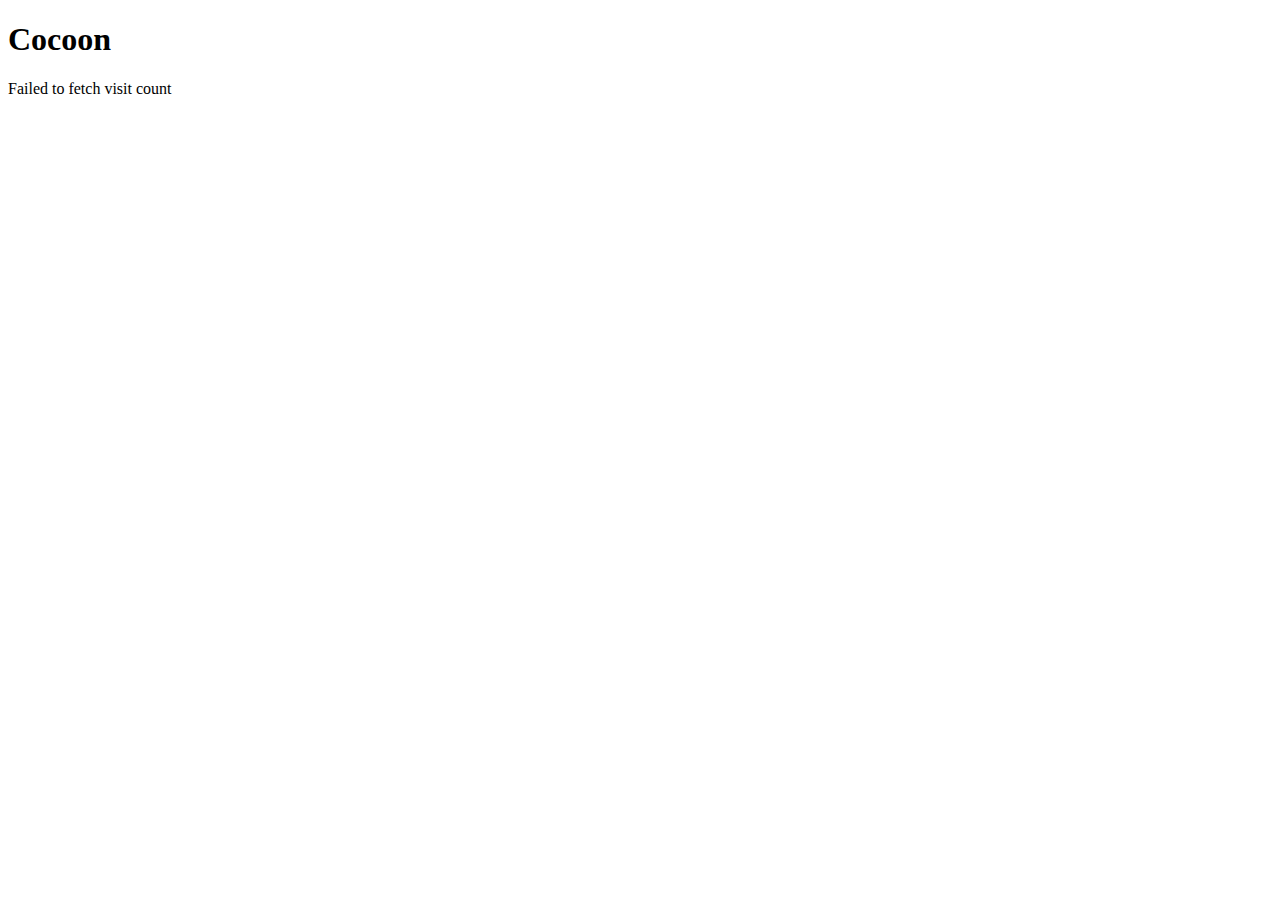
==== web/index.html @ 08d22dd8 "test" ====
<!DOCTYPE html>
<html lang="en">
<head>
    <meta charset="UTF-8">
    <meta name="viewport" content="width=device-width, initial-scale=1.0">
    <title>Cocoon</title>
</head>
<body>
    <h1>Cocoon</h1>
    <p id="visit-counter">Loading...</p>

    <script>
        const p = document.querySelector("#visit-counter");
        const VISITORS_ENDPOINT = "https://3klidl8hw9.execute-api.us-east-1.amazonaws.com/test/counter";

        const updateCounter = async () => {
            try {
                const response = await fetch(VISITORS_ENDPOINT, {
                    method: "POST",
                    headers: {
                        "Content-Type": "application/json",
                    },
                });
                const visitors = await response.json();
                p.textContent = `Visits: ${visitors.visits}`;
            } catch (error) {
                console.error(error);
                p.textContent = "Failed to fetch visit count";
            }
        };

        window.addEventListener("DOMContentLoaded", updateCounter);
    </script>
</body>
</html>
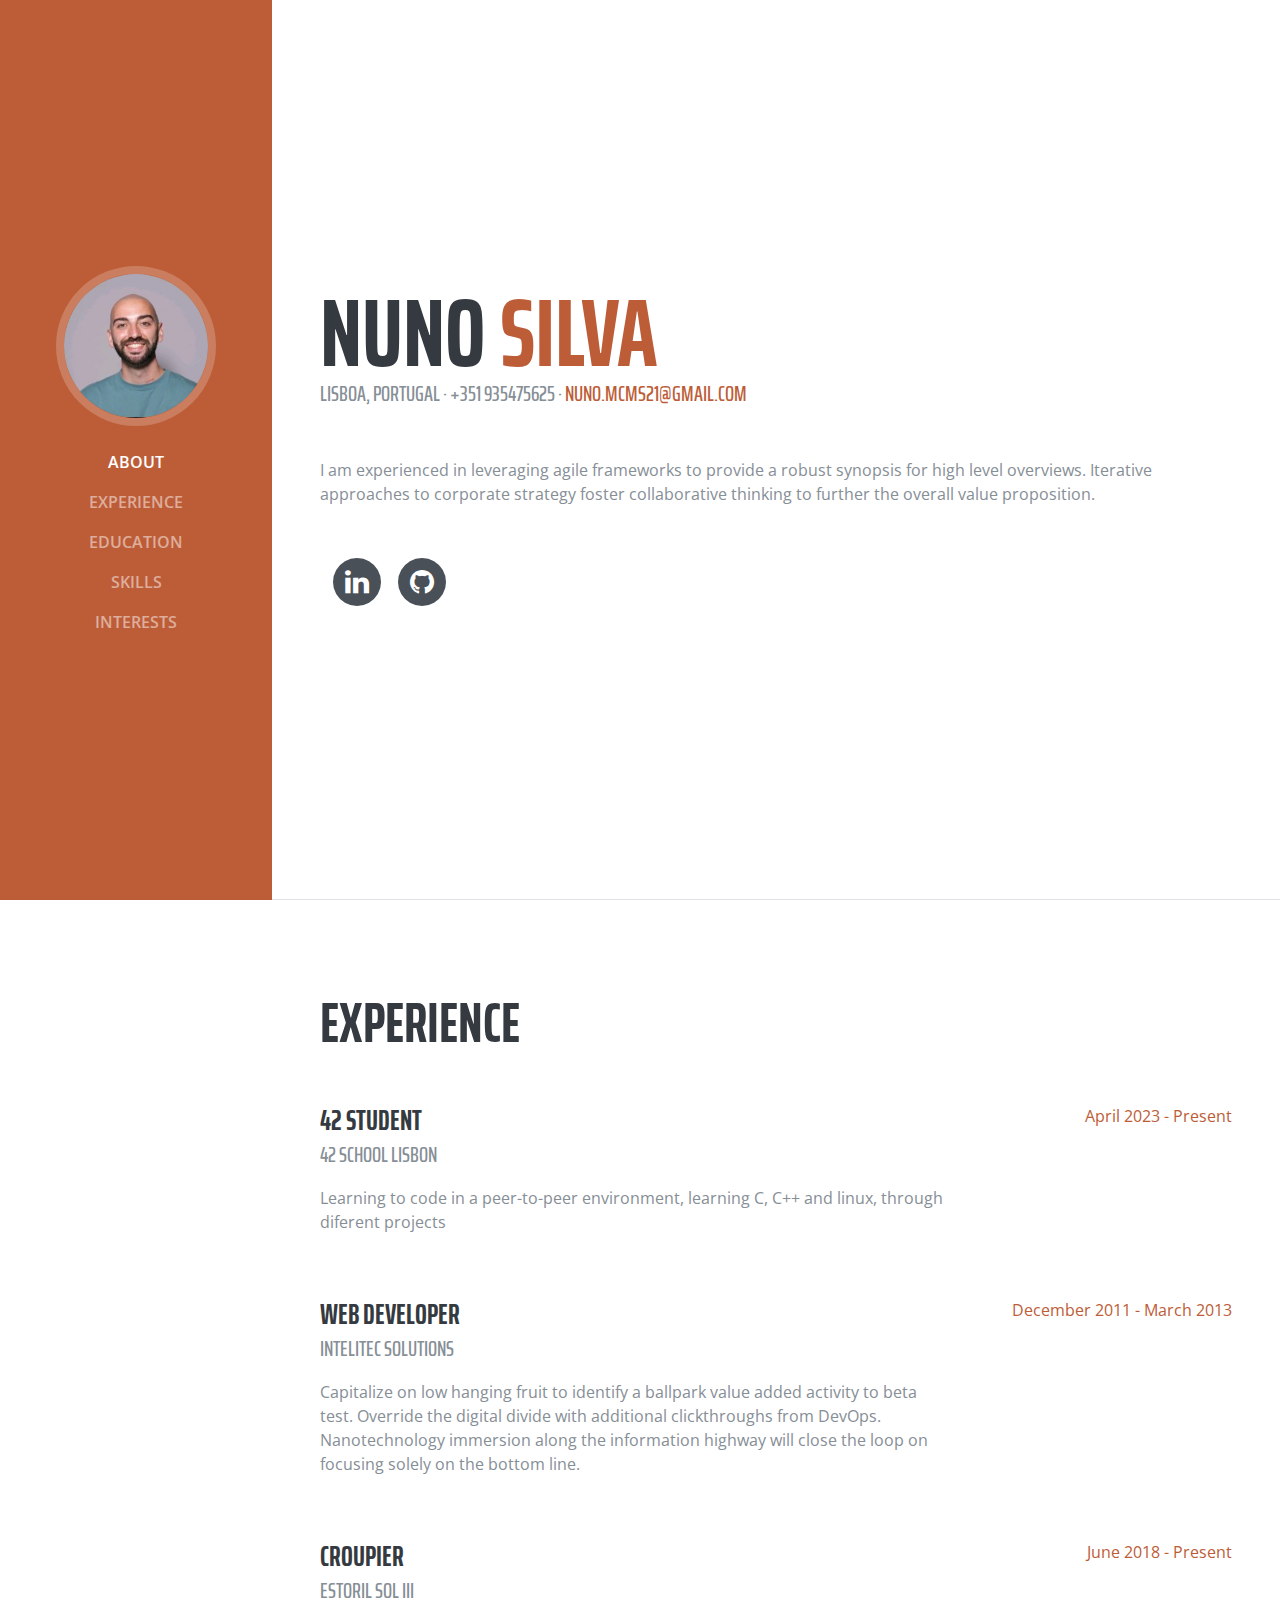
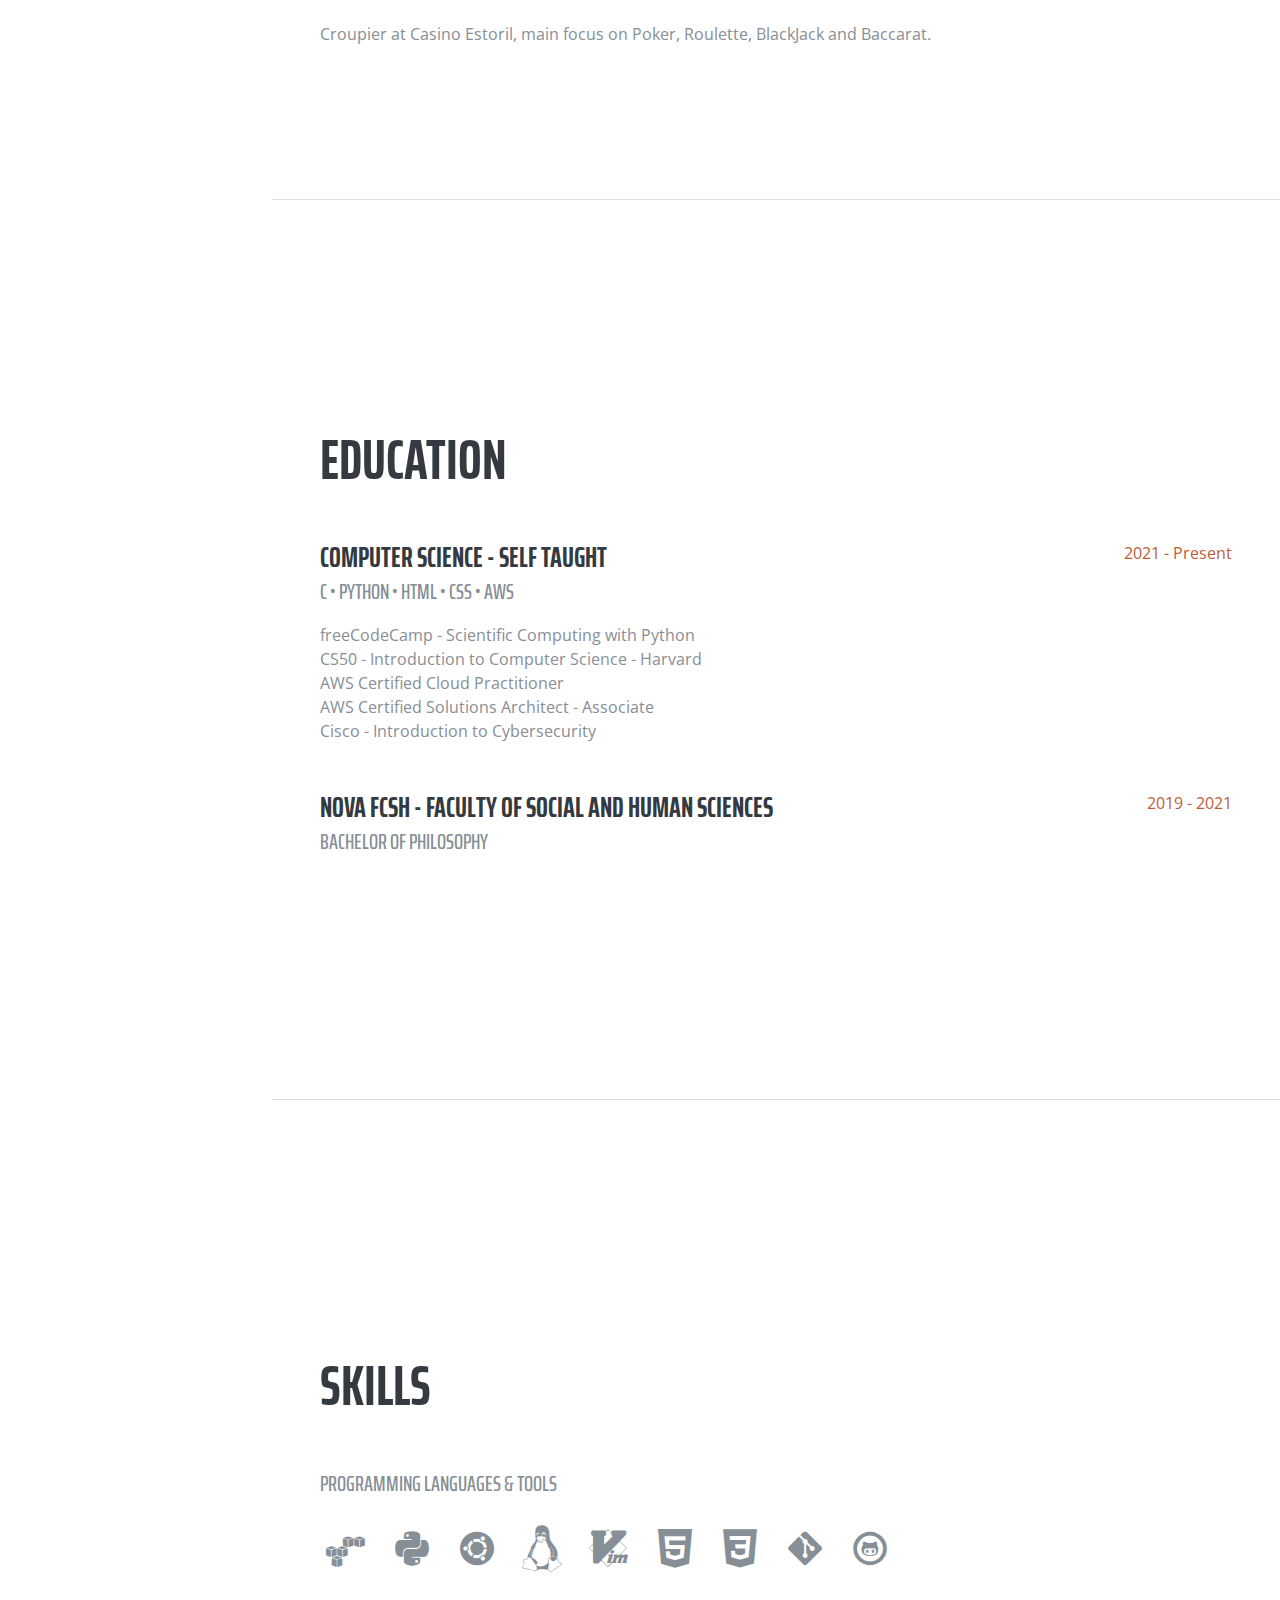
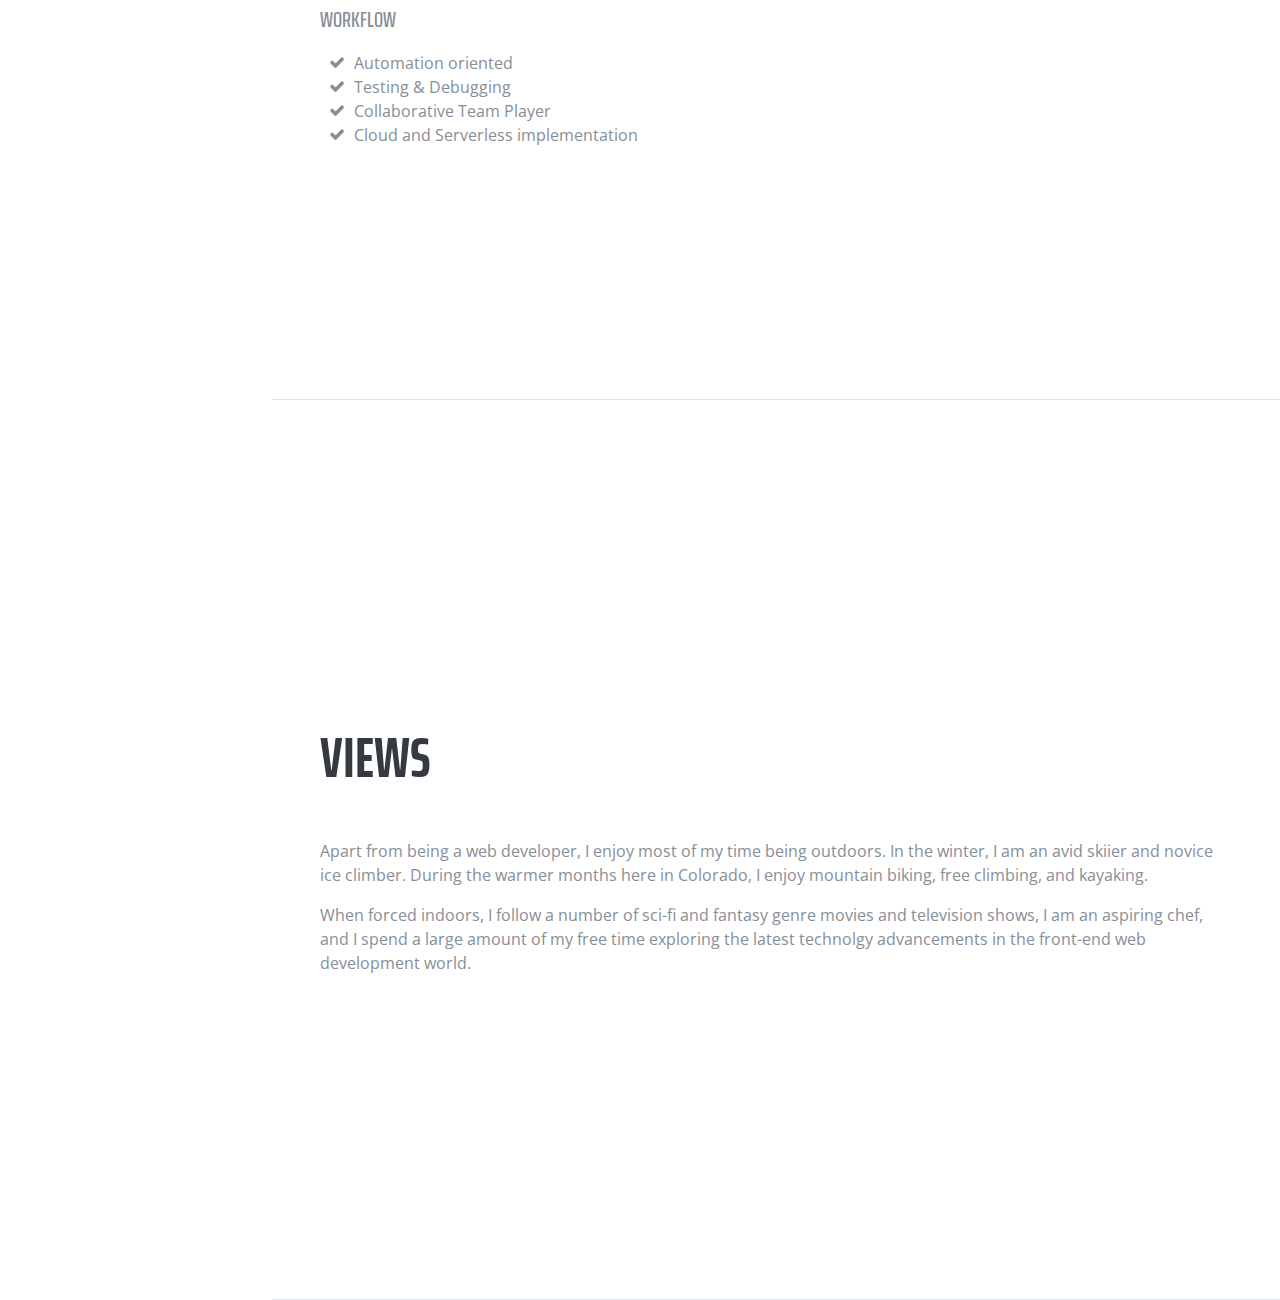
==== commit 7b925fe7: "test" ====
--- a/web/index.html
+++ b/web/index.html
@@ -1,35 +1,246 @@
 <!DOCTYPE html>
 <html lang="en">
-<head>
-    <meta charset="UTF-8">
-    <meta name="viewport" content="width=device-width, initial-scale=1.0">
-    <title>Cocoon</title>
-</head>
-<body>
-    <h1>Cocoon</h1>
-    <p id="visit-counter">Loading...</p>
-
-    <script>
-        const p = document.querySelector("#visit-counter");
-        const VISITORS_ENDPOINT = "https://3klidl8hw9.execute-api.us-east-1.amazonaws.com/test/counter";
-
-        const updateCounter = async () => {
-            try {
-                const response = await fetch(VISITORS_ENDPOINT, {
-                    method: "POST",
-                    headers: {
-                        "Content-Type": "application/json",
-                    },
-                });
-                const visitors = await response.json();
-                p.textContent = `Visits: ${visitors.visits}`;
-            } catch (error) {
-                console.error(error);
-                p.textContent = "Failed to fetch visit count";
-            }
-        };
-
-        window.addEventListener("DOMContentLoaded", updateCounter);
-    </script>
-</body>
+
+  <head>
+
+    <meta charset="utf-8">
+    <meta name="viewport" content="width=device-width, initial-scale=1, shrink-to-fit=no">
+    <meta name="description" content="">
+    <meta name="author" content="">
+
+    <title>Resume - Start Bootstrap Theme</title>
+
+    <!-- Bootstrap core CSS -->
+    <link href="vendor/bootstrap/css/bootstrap.min.css" rel="stylesheet">
+
+    <!-- Custom fonts for this template -->
+    <link href="https://fonts.googleapis.com/css?family=Saira+Extra+Condensed:100,200,300,400,500,600,700,800,900" rel="stylesheet">
+    <link href="https://fonts.googleapis.com/css?family=Open+Sans:300,300i,400,400i,600,600i,700,700i,800,800i" rel="stylesheet">
+    <link href="vendor/font-awesome/css/font-awesome.min.css" rel="stylesheet">
+    <link href="vendor/devicons/css/devicons.min.css" rel="stylesheet">
+    <link href="vendor/simple-line-icons/css/simple-line-icons.css" rel="stylesheet">
+
+    <!-- Custom styles for this template -->
+    <link href="css/resume.min.css" rel="stylesheet">
+
+  </head>
+
+  <body id="page-top">
+
+    <nav class="navbar navbar-expand-lg navbar-dark bg-primary fixed-top" id="sideNav">
+      <a class="navbar-brand js-scroll-trigger" href="#page-top">
+        <span class="d-block d-lg-none">Start Bootstrap</span>
+        <span class="d-none d-lg-block">
+          <img class="img-fluid img-profile rounded-circle mx-auto mb-2" src="img/profile.jpg" alt="">
+        </span>
+      </a>
+      <button class="navbar-toggler" type="button" data-toggle="collapse" data-target="#navbarSupportedContent" aria-controls="navbarSupportedContent" aria-expanded="false" aria-label="Toggle navigation">
+        <span class="navbar-toggler-icon"></span>
+      </button>
+      <div class="collapse navbar-collapse" id="navbarSupportedContent">
+        <ul class="navbar-nav">
+          <li class="nav-item">
+            <a class="nav-link js-scroll-trigger" href="#about">About</a>
+          </li>
+          <li class="nav-item">
+            <a class="nav-link js-scroll-trigger" href="#experience">Experience</a>
+          </li>
+          <li class="nav-item">
+            <a class="nav-link js-scroll-trigger" href="#education">Education</a>
+          </li>
+          <li class="nav-item">
+            <a class="nav-link js-scroll-trigger" href="#skills">Skills</a>
+          </li>
+          <li class="nav-item">
+            <a class="nav-link js-scroll-trigger" href="#interests">Interests</a>
+          </li>
+        </ul>
+      </div>
+    </nav>
+
+    <div class="container-fluid p-0">
+
+      <section class="resume-section p-3 p-lg-5 d-flex d-column" id="about">
+        <div class="my-auto">
+          <h1 class="mb-0">Nuno
+            <span class="text-primary">Silva</span>
+          </h1>
+          <div class="subheading mb-5">Lisboa, Portugal · +351 935475625 ·
+            <a href="mailto:nuno.mcms21@gmail.com">nuno.mcms21@gmail.com</a>
+          </div>
+          <p class="mb-5">I am experienced in leveraging agile frameworks to provide a robust synopsis for high level overviews. Iterative approaches to corporate strategy foster collaborative thinking to further the overall value proposition.</p>
+          <ul class="list-inline list-social-icons mb-0">
+            <li class="list-inline-item">
+              </a>
+            </li>
+            <li class="list-inline-item">
+              <a href="https://www.linkedin.com/in/nuno-silva-14b427116/">
+                <span class="fa-stack fa-lg">
+                  <i class="fa fa-circle fa-stack-2x"></i>
+                  <i class="fa fa-linkedin fa-stack-1x fa-inverse"></i>
+                </span>
+              </a>
+            </li>
+            <li class="list-inline-item">
+              <a href="https://github.com/mcms95">
+                <span class="fa-stack fa-lg">
+                  <i class="fa fa-circle fa-stack-2x"></i>
+                  <i class="fa fa-github fa-stack-1x fa-inverse"></i>
+                </span>
+              </a>
+            </li>
+          </ul>
+        </div>
+      </section>
+
+      <section class="resume-section p-3 p-lg-5 d-flex flex-column" id="experience">
+        <div class="my-auto">
+          <h2 class="mb-5">Experience</h2>
+
+          <div class="resume-item d-flex flex-column flex-md-row mb-5">
+            <div class="resume-content mr-auto">
+              <h3 class="mb-0">42 Student</h3>
+              <div class="subheading mb-3">42 School Lisbon</div>
+              <p>Learning to code in a peer-to-peer environment, learning C, C++ and linux, through diferent projects </p>
+            </div>
+            <div class="resume-date text-md-right">
+              <span class="text-primary">April 2023 - Present</span>
+            </div>
+          </div>
+
+          <div class="resume-item d-flex flex-column flex-md-row mb-5">
+            <div class="resume-content mr-auto">
+              <h3 class="mb-0">Web Developer</h3>
+              <div class="subheading mb-3">Intelitec Solutions</div>
+              <p>Capitalize on low hanging fruit to identify a ballpark value added activity to beta test. Override the digital divide with additional clickthroughs from DevOps. Nanotechnology immersion along the information highway will close the loop on focusing solely on the bottom line.</p>
+            </div>
+            <div class="resume-date text-md-right">
+              <span class="text-primary">December 2011 - March 2013</span>
+            </div>
+          </div>
+
+          <div class="resume-item d-flex flex-column flex-md-row mb-5">
+            <div class="resume-content mr-auto">
+              <h3 class="mb-0">Croupier</h3>
+              <div class="subheading mb-3">Estoril Sol III</div>
+              <p>Croupier at Casino Estoril, main focus on Poker, Roulette, BlackJack and Baccarat. </p>
+            </div>
+            <div class="resume-date text-md-right">
+              <span class="text-primary">June 2018 - Present</span>
+            </div>
+          </div>
+
+        </div>
+
+      </section>
+
+      <section class="resume-section p-3 p-lg-5 d-flex flex-column" id="education">
+        <div class="my-auto">
+          <h2 class="mb-5">Education</h2>
+
+          <div class="resume-item d-flex flex-column flex-md-row mb-5">
+            <div class="resume-content mr-auto">
+              <h3 class="mb-0">Computer Science - Self taught </h3>
+              <div class="subheading mb-3">C • Python • HTML • CSS • AWS</div>
+              <div>freeCodeCamp - Scientific Computing with Python</div>
+              <div>CS50 - Introduction to Computer Science - Harvard</div>
+              <div>AWS Certified Cloud Practitioner</div>
+              <div>AWS Certified Solutions Architect - Associate</div>
+              <div>Cisco - Introduction to Cybersecurity</div>
+            </div>
+            <div class="resume-date text-md-right">
+              <span class="text-primary">2021 - Present</span>
+            </div>
+          </div>
+
+          <div class="resume-item d-flex flex-column flex-md-row">
+            <div class="resume-content mr-auto">
+              <h3 class="mb-0">NOVA FCSH - Faculty of Social and Human Sciences</h3>
+              <div class="subheading mb-3">Bachelor of Philosophy</div>
+            </div>
+            <div class="resume-date text-md-right">
+              <span class="text-primary">2019 - 2021</span>
+            </div>
+          </div>
+
+        </div>
+      </section>
+
+      <section class="resume-section p-3 p-lg-5 d-flex flex-column" id="skills">
+        <div class="my-auto">
+          <h2 class="mb-5">Skills</h2>
+
+          <div class="subheading mb-3">Programming Languages &amp; Tools</div>
+          <ul class="list-inline list-icons">
+            <li class="list-inline-item">
+              <i class="devicons devicons-aws"></i>
+            </li>
+            <li class="list-inline-item">
+              <i class="devicons devicons-python"></i>
+            </li>
+            <li class="list-inline-item">
+              <i class="devicons devicons-ubuntu"></i>
+            </li>
+            <li class="list-inline-item">
+              <i class="devicons devicons-linux"></i>
+            </li>
+            <li class="list-inline-item">
+              <i class="devicons devicons-vim"></i>
+            </li>
+            <li class="list-inline-item">
+              <i class="devicons devicons-html5"></i>
+            </li>
+            <li class="list-inline-item">
+              <i class="devicons devicons-css3"></i>
+            </li>
+            <li class="list-inline-item">
+              <i class="devicons devicons-git"></i>
+            </li>
+            <li class="list-inline-item">
+              <i class="devicons devicons-github"></i>
+            </li>
+          </ul>
+
+          <div class="subheading mb-3">Workflow</div>
+          <ul class="fa-ul mb-0">
+            <li>
+              <i class="fa-li fa fa-check"></i>
+              Automation oriented</li>
+            <li>
+              <i class="fa-li fa fa-check"></i>
+              Testing &amp; Debugging</li>
+            <li>
+              <i class="fa-li fa fa-check"></i>
+              Collaborative Team Player</li>
+            <li>
+              <i class="fa-li fa fa-check"></i>
+              Cloud and Serverless implementation</li>
+          </ul>
+        </div>
+      </section>
+
+      <section class="resume-section p-3 p-lg-5 d-flex flex-column" id="interests">
+        <div class="my-auto">
+          <h2 class="mb-5">Views</h2>
+          <p>Apart from being a web developer, I enjoy most of my time being outdoors. In the winter, I am an avid skiier and novice ice climber. During the warmer months here in Colorado, I enjoy mountain biking, free climbing, and kayaking.</p>
+          <p class="mb-0">When forced indoors, I follow a number of sci-fi and fantasy genre movies and television shows, I am an aspiring chef, and I spend a large amount of my free time exploring the latest technolgy advancements in the front-end web development world.</p>
+        </div>
+      </section>
+
+      
+
+    </div>
+
+    <!-- Bootstrap core JavaScript -->
+    <script src="vendor/jquery/jquery.min.js"></script>
+    <script src="vendor/bootstrap/js/bootstrap.bundle.min.js"></script>
+
+    <!-- Plugin JavaScript -->
+    <script src="vendor/jquery-easing/jquery.easing.min.js"></script>
+
+    <!-- Custom scripts for this template -->
+    <script src="js/resume.min.js"></script>
+
+  </body>
+
 </html>
--- a/web/vendor/devicons/css/devicons.min.css
+++ b/web/vendor/devicons/css/devicons.min.css
@@ -0,0 +1,4 @@
+/*!
+ *  Devicons 1.8.0 made by Theodore Vorillas / http://vorillaz.com 
+ */
+@font-face{font-family:devicons;src:url(../fonts/devicons.eot?xqxft6);src:url(../fonts/devicons.eot?#iefixxqxft6) format("embedded-opentype"),url(../fonts/devicons.woff?xqxft6) format("woff"),url(../fonts/devicons.ttf?xqxft6) format("truetype"),url(../fonts/devicons.svg?xqxft6#devicons) format("svg");font-weight:400;font-style:normal}.devicons{font-family:devicons;speak:none;font-style:normal;font-weight:400;font-variant:normal;text-transform:none;line-height:1;-webkit-font-smoothing:antialiased;-moz-osx-font-smoothing:grayscale}.devicons-git:before{content:"\e602"}.devicons-git_compare:before{content:"\e628"}.devicons-git_branch:before{content:"\e625"}.devicons-git_commit:before{content:"\e629"}.devicons-git_pull_request:before{content:"\e626"}.devicons-git_merge:before{content:"\e627"}.devicons-bitbucket:before{content:"\e603"}.devicons-github_alt:before{content:"\e608"}.devicons-github_badge:before{content:"\e609"}.devicons-github:before{content:"\e60a"}.devicons-github_full:before{content:"\e617"}.devicons-java:before{content:"\e638"}.devicons-ruby:before{content:"\e639"}.devicons-scala:before{content:"\e637"}.devicons-python:before{content:"\e63c"}.devicons-go:before{content:"\e624"}.devicons-ruby_on_rails:before{content:"\e63b"}.devicons-django:before{content:"\e61d"}.devicons-markdown:before{content:"\e63e"}.devicons-php:before{content:"\e63d"}.devicons-mysql:before{content:"\e604"}.devicons-streamline:before{content:"\e605"}.devicons-database:before{content:"\e606"}.devicons-laravel:before{content:"\e63f"}.devicons-javascript:before{content:"\e64e"}.devicons-angular:before{content:"\e653"}.devicons-backbone:before{content:"\e652"}.devicons-coffeescript:before{content:"\e651"}.devicons-jquery:before{content:"\e650"}.devicons-modernizr:before{content:"\e620"}.devicons-jquery_ui:before{content:"\e654"}.devicons-ember:before{content:"\e61b"}.devicons-dojo:before{content:"\e61c"}.devicons-nodejs:before{content:"\e619"}.devicons-nodejs_small:before{content:"\e618"}.devicons-javascript_shield:before{content:"\e64f"}.devicons-bootstrap:before{content:"\e647"}.devicons-sass:before{content:"\e64b"}.devicons-css3_full:before{content:"\e64a"}.devicons-css3:before{content:"\e649"}.devicons-html5:before{content:"\e636"}.devicons-html5_multimedia:before{content:"\e632"}.devicons-html5_device_access:before{content:"\e633"}.devicons-html5_3d_effects:before{content:"\e635"}.devicons-html5_connectivity:before{content:"\e634"}.devicons-ghost_small:before{content:"\e614"}.devicons-ghost:before{content:"\e61f"}.devicons-magento:before{content:"\e640"}.devicons-joomla:before{content:"\e641"}.devicons-jekyll_small:before{content:"\e60d"}.devicons-drupal:before{content:"\e642"}.devicons-wordpress:before{content:"\e60b"}.devicons-grunt:before{content:"\e64c"}.devicons-bower:before{content:"\e64d"}.devicons-npm:before{content:"\e61e"}.devicons-yahoo_small:before{content:"\e62b"}.devicons-yahoo:before{content:"\e615"}.devicons-bing_small:before{content:"\e600"}.devicons-windows:before{content:"\e60f"}.devicons-linux:before{content:"\e612"}.devicons-ubuntu:before{content:"\e63a"}.devicons-android:before{content:"\e60e"}.devicons-apple:before{content:"\e611"}.devicons-appstore:before{content:"\e613"}.devicons-phonegap:before{content:"\e630"}.devicons-blackberry:before{content:"\e623"}.devicons-stackoverflow:before{content:"\e610"}.devicons-techcrunch:before{content:"\e62c"}.devicons-codrops:before{content:"\e62f"}.devicons-css_tricks:before{content:"\e601"}.devicons-smashing_magazine:before{content:"\e62d"}.devicons-netmagazine:before{content:"\e62e"}.devicons-codepen:before{content:"\e616"}.devicons-cssdeck:before{content:"\e62a"}.devicons-hackernews:before{content:"\e61a"}.devicons-dropbox:before{content:"\e607"}.devicons-google_drive:before{content:"\e631"}.devicons-visualstudio:before{content:"\e60c"}.devicons-unity_small:before{content:"\e621"}.devicons-raspberry_pi:before{content:"\e622"}.devicons-chrome:before{content:"\e643"}.devicons-ie:before{content:"\e644"}.devicons-firefox:before{content:"\e645"}.devicons-opera:before{content:"\e646"}.devicons-safari:before{content:"\e648"}.devicons-swift:before{content:"\e655"}.devicons-symfony:before{content:"\e656"}.devicons-symfony_badge:before{content:"\e657"}.devicons-less:before{content:"\e658"}.devicons-stylus:before{content:"\e659"}.devicons-trello:before{content:"\e65a"}.devicons-atlassian:before{content:"\e65b"}.devicons-jira:before{content:"\e65c"}.devicons-envato:before{content:"\e65d"}.devicons-snap_svg:before{content:"\e65e"}.devicons-raphael:before{content:"\e65f"}.devicons-google_analytics:before{content:"\e660"}.devicons-compass:before{content:"\e661"}.devicons-onedrive:before{content:"\e662"}.devicons-gulp:before{content:"\e663"}.devicons-atom:before{content:"\e664"}.devicons-cisco:before{content:"\e665"}.devicons-nancy:before{content:"\e666"}.devicons-clojure:before{content:"\e668"}.devicons-clojure_alt:before{content:"\e66a"}.devicons-perl:before{content:"\e669"}.devicons-celluloid:before{content:"\e66b"}.devicons-w3c:before{content:"\e66c"}.devicons-redis:before{content:"\e66d"}.devicons-postgresql:before{content:"\e66e"}.devicons-webplatform:before{content:"\e66f"}.devicons-jenkins:before{content:"\e667"}.devicons-requirejs:before{content:"\e670"}.devicons-opensource:before{content:"\e671"}.devicons-typo3:before{content:"\e672"}.devicons-uikit:before{content:"\e673"}.devicons-doctrine:before{content:"\e674"}.devicons-groovy:before{content:"\e675"}.devicons-nginx:before{content:"\e676"}.devicons-haskell:before{content:"\e677"}.devicons-zend:before{content:"\e678"}.devicons-gnu:before{content:"\e679"}.devicons-yeoman:before{content:"\e67a"}.devicons-heroku:before{content:"\e67b"}.devicons-debian:before{content:"\e67d"}.devicons-travis:before{content:"\e67e"}.devicons-dotnet:before{content:"\e67f"}.devicons-codeigniter:before{content:"\e680"}.devicons-javascript_badge:before{content:"\e681"}.devicons-yii:before{content:"\e682"}.devicons-msql_server:before{content:"\e67c"}.devicons-composer:before{content:"\e683"}.devicons-krakenjs_badge:before{content:"\e684"}.devicons-krakenjs:before{content:"\e685"}.devicons-mozilla:before{content:"\e686"}.devicons-firebase:before{content:"\e687"}.devicons-sizzlejs:before{content:"\e688"}.devicons-creativecommons:before{content:"\e689"}.devicons-creativecommons_badge:before{content:"\e68a"}.devicons-mitlicence:before{content:"\e68b"}.devicons-senchatouch:before{content:"\e68c"}.devicons-bugsense:before{content:"\e68d"}.devicons-extjs:before{content:"\e68e"}.devicons-mootools_badge:before{content:"\e68f"}.devicons-mootools:before{content:"\e690"}.devicons-ruby_rough:before{content:"\e691"}.devicons-komodo:before{content:"\e692"}.devicons-coda:before{content:"\e693"}.devicons-bintray:before{content:"\e694"}.devicons-terminal:before{content:"\e695"}.devicons-code:before{content:"\e696"}.devicons-responsive:before{content:"\e697"}.devicons-dart:before{content:"\e698"}.devicons-aptana:before{content:"\e699"}.devicons-mailchimp:before{content:"\e69a"}.devicons-netbeans:before{content:"\e69b"}.devicons-dreamweaver:before{content:"\e69c"}.devicons-brackets:before{content:"\e69d"}.devicons-eclipse:before{content:"\e69e"}.devicons-cloud9:before{content:"\e69f"}.devicons-scrum:before{content:"\e6a0"}.devicons-prolog:before{content:"\e6a1"}.devicons-terminal_badge:before{content:"\e6a2"}.devicons-code_badge:before{content:"\e6a3"}.devicons-mongodb:before{content:"\e6a4"}.devicons-meteor:before{content:"\e6a5"}.devicons-meteorfull:before{content:"\e6a6"}.devicons-fsharp:before{content:"\e6a7"}.devicons-rust:before{content:"\e6a8"}.devicons-ionic:before{content:"\e6a9"}.devicons-sublime:before{content:"\e6aa"}.devicons-appcelerator:before{content:"\e6ab"}.devicons-asterisk:before{content:"\e6ac"}.devicons-aws:before{content:"\e6ad"}.devicons-digital-ocean:before{content:"\e6ae"}.devicons-dlang:before{content:"\e6af"}.devicons-docker:before{content:"\e6b0"}.devicons-erlang:before{content:"\e6b1"}.devicons-google-cloud-platform:before{content:"\e6b2"}.devicons-grails:before{content:"\e6b3"}.devicons-illustrator:before{content:"\e6b4"}.devicons-intellij:before{content:"\e6b5"}.devicons-materializecss:before{content:"\e6b6"}.devicons-openshift:before{content:"\e6b7"}.devicons-photoshop:before{content:"\e6b8"}.devicons-rackspace:before{content:"\e6b9"}.devicons-react:before{content:"\e6ba"}.devicons-redhat:before{content:"\e6bb"}.devicons-scriptcs:before{content:"\e6bc"}.devicons-sqllite:before{content:"\e6c4"}.devicons-vim:before{content:"\e6c5"}--- a/web/vendor/simple-line-icons/css/simple-line-icons.css
+++ b/web/vendor/simple-line-icons/css/simple-line-icons.css
@@ -0,0 +1,778 @@
+@font-face {
+  font-family: 'simple-line-icons';
+  src: url('../fonts/Simple-Line-Icons.eot?v=2.4.0');
+  src: url('../fonts/Simple-Line-Icons.eot?v=2.4.0#iefix') format('embedded-opentype'), url('../fonts/Simple-Line-Icons.woff2?v=2.4.0') format('woff2'), url('../fonts/Simple-Line-Icons.ttf?v=2.4.0') format('truetype'), url('../fonts/Simple-Line-Icons.woff?v=2.4.0') format('woff'), url('../fonts/Simple-Line-Icons.svg?v=2.4.0#simple-line-icons') format('svg');
+  font-weight: normal;
+  font-style: normal;
+}
+/*
+ Use the following CSS code if you want to have a class per icon.
+ Instead of a list of all class selectors, you can use the generic [class*="icon-"] selector, but it's slower:
+*/
+.icon-user,
+.icon-people,
+.icon-user-female,
+.icon-user-follow,
+.icon-user-following,
+.icon-user-unfollow,
+.icon-login,
+.icon-logout,
+.icon-emotsmile,
+.icon-phone,
+.icon-call-end,
+.icon-call-in,
+.icon-call-out,
+.icon-map,
+.icon-location-pin,
+.icon-direction,
+.icon-directions,
+.icon-compass,
+.icon-layers,
+.icon-menu,
+.icon-list,
+.icon-options-vertical,
+.icon-options,
+.icon-arrow-down,
+.icon-arrow-left,
+.icon-arrow-right,
+.icon-arrow-up,
+.icon-arrow-up-circle,
+.icon-arrow-left-circle,
+.icon-arrow-right-circle,
+.icon-arrow-down-circle,
+.icon-check,
+.icon-clock,
+.icon-plus,
+.icon-minus,
+.icon-close,
+.icon-event,
+.icon-exclamation,
+.icon-organization,
+.icon-trophy,
+.icon-screen-smartphone,
+.icon-screen-desktop,
+.icon-plane,
+.icon-notebook,
+.icon-mustache,
+.icon-mouse,
+.icon-magnet,
+.icon-energy,
+.icon-disc,
+.icon-cursor,
+.icon-cursor-move,
+.icon-crop,
+.icon-chemistry,
+.icon-speedometer,
+.icon-shield,
+.icon-screen-tablet,
+.icon-magic-wand,
+.icon-hourglass,
+.icon-graduation,
+.icon-ghost,
+.icon-game-controller,
+.icon-fire,
+.icon-eyeglass,
+.icon-envelope-open,
+.icon-envelope-letter,
+.icon-bell,
+.icon-badge,
+.icon-anchor,
+.icon-wallet,
+.icon-vector,
+.icon-speech,
+.icon-puzzle,
+.icon-printer,
+.icon-present,
+.icon-playlist,
+.icon-pin,
+.icon-picture,
+.icon-handbag,
+.icon-globe-alt,
+.icon-globe,
+.icon-folder-alt,
+.icon-folder,
+.icon-film,
+.icon-feed,
+.icon-drop,
+.icon-drawer,
+.icon-docs,
+.icon-doc,
+.icon-diamond,
+.icon-cup,
+.icon-calculator,
+.icon-bubbles,
+.icon-briefcase,
+.icon-book-open,
+.icon-basket-loaded,
+.icon-basket,
+.icon-bag,
+.icon-action-undo,
+.icon-action-redo,
+.icon-wrench,
+.icon-umbrella,
+.icon-trash,
+.icon-tag,
+.icon-support,
+.icon-frame,
+.icon-size-fullscreen,
+.icon-size-actual,
+.icon-shuffle,
+.icon-share-alt,
+.icon-share,
+.icon-rocket,
+.icon-question,
+.icon-pie-chart,
+.icon-pencil,
+.icon-note,
+.icon-loop,
+.icon-home,
+.icon-grid,
+.icon-graph,
+.icon-microphone,
+.icon-music-tone-alt,
+.icon-music-tone,
+.icon-earphones-alt,
+.icon-earphones,
+.icon-equalizer,
+.icon-like,
+.icon-dislike,
+.icon-control-start,
+.icon-control-rewind,
+.icon-control-play,
+.icon-control-pause,
+.icon-control-forward,
+.icon-control-end,
+.icon-volume-1,
+.icon-volume-2,
+.icon-volume-off,
+.icon-calendar,
+.icon-bulb,
+.icon-chart,
+.icon-ban,
+.icon-bubble,
+.icon-camrecorder,
+.icon-camera,
+.icon-cloud-download,
+.icon-cloud-upload,
+.icon-envelope,
+.icon-eye,
+.icon-flag,
+.icon-heart,
+.icon-info,
+.icon-key,
+.icon-link,
+.icon-lock,
+.icon-lock-open,
+.icon-magnifier,
+.icon-magnifier-add,
+.icon-magnifier-remove,
+.icon-paper-clip,
+.icon-paper-plane,
+.icon-power,
+.icon-refresh,
+.icon-reload,
+.icon-settings,
+.icon-star,
+.icon-symbol-female,
+.icon-symbol-male,
+.icon-target,
+.icon-credit-card,
+.icon-paypal,
+.icon-social-tumblr,
+.icon-social-twitter,
+.icon-social-facebook,
+.icon-social-instagram,
+.icon-social-linkedin,
+.icon-social-pinterest,
+.icon-social-github,
+.icon-social-google,
+.icon-social-reddit,
+.icon-social-skype,
+.icon-social-dribbble,
+.icon-social-behance,
+.icon-social-foursqare,
+.icon-social-soundcloud,
+.icon-social-spotify,
+.icon-social-stumbleupon,
+.icon-social-youtube,
+.icon-social-dropbox,
+.icon-social-vkontakte,
+.icon-social-steam {
+  font-family: 'simple-line-icons';
+  speak: none;
+  font-style: normal;
+  font-weight: normal;
+  font-variant: normal;
+  text-transform: none;
+  line-height: 1;
+  /* Better Font Rendering =========== */
+  -webkit-font-smoothing: antialiased;
+  -moz-osx-font-smoothing: grayscale;
+}
+.icon-user:before {
+  content: "\e005";
+}
+.icon-people:before {
+  content: "\e001";
+}
+.icon-user-female:before {
+  content: "\e000";
+}
+.icon-user-follow:before {
+  content: "\e002";
+}
+.icon-user-following:before {
+  content: "\e003";
+}
+.icon-user-unfollow:before {
+  content: "\e004";
+}
+.icon-login:before {
+  content: "\e066";
+}
+.icon-logout:before {
+  content: "\e065";
+}
+.icon-emotsmile:before {
+  content: "\e021";
+}
+.icon-phone:before {
+  content: "\e600";
+}
+.icon-call-end:before {
+  content: "\e048";
+}
+.icon-call-in:before {
+  content: "\e047";
+}
+.icon-call-out:before {
+  content: "\e046";
+}
+.icon-map:before {
+  content: "\e033";
+}
+.icon-location-pin:before {
+  content: "\e096";
+}
+.icon-direction:before {
+  content: "\e042";
+}
+.icon-directions:before {
+  content: "\e041";
+}
+.icon-compass:before {
+  content: "\e045";
+}
+.icon-layers:before {
+  content: "\e034";
+}
+.icon-menu:before {
+  content: "\e601";
+}
+.icon-list:before {
+  content: "\e067";
+}
+.icon-options-vertical:before {
+  content: "\e602";
+}
+.icon-options:before {
+  content: "\e603";
+}
+.icon-arrow-down:before {
+  content: "\e604";
+}
+.icon-arrow-left:before {
+  content: "\e605";
+}
+.icon-arrow-right:before {
+  content: "\e606";
+}
+.icon-arrow-up:before {
+  content: "\e607";
+}
+.icon-arrow-up-circle:before {
+  content: "\e078";
+}
+.icon-arrow-left-circle:before {
+  content: "\e07a";
+}
+.icon-arrow-right-circle:before {
+  content: "\e079";
+}
+.icon-arrow-down-circle:before {
+  content: "\e07b";
+}
+.icon-check:before {
+  content: "\e080";
+}
+.icon-clock:before {
+  content: "\e081";
+}
+.icon-plus:before {
+  content: "\e095";
+}
+.icon-minus:before {
+  content: "\e615";
+}
+.icon-close:before {
+  content: "\e082";
+}
+.icon-event:before {
+  content: "\e619";
+}
+.icon-exclamation:before {
+  content: "\e617";
+}
+.icon-organization:before {
+  content: "\e616";
+}
+.icon-trophy:before {
+  content: "\e006";
+}
+.icon-screen-smartphone:before {
+  content: "\e010";
+}
+.icon-screen-desktop:before {
+  content: "\e011";
+}
+.icon-plane:before {
+  content: "\e012";
+}
+.icon-notebook:before {
+  content: "\e013";
+}
+.icon-mustache:before {
+  content: "\e014";
+}
+.icon-mouse:before {
+  content: "\e015";
+}
+.icon-magnet:before {
+  content: "\e016";
+}
+.icon-energy:before {
+  content: "\e020";
+}
+.icon-disc:before {
+  content: "\e022";
+}
+.icon-cursor:before {
+  content: "\e06e";
+}
+.icon-cursor-move:before {
+  content: "\e023";
+}
+.icon-crop:before {
+  content: "\e024";
+}
+.icon-chemistry:before {
+  content: "\e026";
+}
+.icon-speedometer:before {
+  content: "\e007";
+}
+.icon-shield:before {
+  content: "\e00e";
+}
+.icon-screen-tablet:before {
+  content: "\e00f";
+}
+.icon-magic-wand:before {
+  content: "\e017";
+}
+.icon-hourglass:before {
+  content: "\e018";
+}
+.icon-graduation:before {
+  content: "\e019";
+}
+.icon-ghost:before {
+  content: "\e01a";
+}
+.icon-game-controller:before {
+  content: "\e01b";
+}
+.icon-fire:before {
+  content: "\e01c";
+}
+.icon-eyeglass:before {
+  content: "\e01d";
+}
+.icon-envelope-open:before {
+  content: "\e01e";
+}
+.icon-envelope-letter:before {
+  content: "\e01f";
+}
+.icon-bell:before {
+  content: "\e027";
+}
+.icon-badge:before {
+  content: "\e028";
+}
+.icon-anchor:before {
+  content: "\e029";
+}
+.icon-wallet:before {
+  content: "\e02a";
+}
+.icon-vector:before {
+  content: "\e02b";
+}
+.icon-speech:before {
+  content: "\e02c";
+}
+.icon-puzzle:before {
+  content: "\e02d";
+}
+.icon-printer:before {
+  content: "\e02e";
+}
+.icon-present:before {
+  content: "\e02f";
+}
+.icon-playlist:before {
+  content: "\e030";
+}
+.icon-pin:before {
+  content: "\e031";
+}
+.icon-picture:before {
+  content: "\e032";
+}
+.icon-handbag:before {
+  content: "\e035";
+}
+.icon-globe-alt:before {
+  content: "\e036";
+}
+.icon-globe:before {
+  content: "\e037";
+}
+.icon-folder-alt:before {
+  content: "\e039";
+}
+.icon-folder:before {
+  content: "\e089";
+}
+.icon-film:before {
+  content: "\e03a";
+}
+.icon-feed:before {
+  content: "\e03b";
+}
+.icon-drop:before {
+  content: "\e03e";
+}
+.icon-drawer:before {
+  content: "\e03f";
+}
+.icon-docs:before {
+  content: "\e040";
+}
+.icon-doc:before {
+  content: "\e085";
+}
+.icon-diamond:before {
+  content: "\e043";
+}
+.icon-cup:before {
+  content: "\e044";
+}
+.icon-calculator:before {
+  content: "\e049";
+}
+.icon-bubbles:before {
+  content: "\e04a";
+}
+.icon-briefcase:before {
+  content: "\e04b";
+}
+.icon-book-open:before {
+  content: "\e04c";
+}
+.icon-basket-loaded:before {
+  content: "\e04d";
+}
+.icon-basket:before {
+  content: "\e04e";
+}
+.icon-bag:before {
+  content: "\e04f";
+}
+.icon-action-undo:before {
+  content: "\e050";
+}
+.icon-action-redo:before {
+  content: "\e051";
+}
+.icon-wrench:before {
+  content: "\e052";
+}
+.icon-umbrella:before {
+  content: "\e053";
+}
+.icon-trash:before {
+  content: "\e054";
+}
+.icon-tag:before {
+  content: "\e055";
+}
+.icon-support:before {
+  content: "\e056";
+}
+.icon-frame:before {
+  content: "\e038";
+}
+.icon-size-fullscreen:before {
+  content: "\e057";
+}
+.icon-size-actual:before {
+  content: "\e058";
+}
+.icon-shuffle:before {
+  content: "\e059";
+}
+.icon-share-alt:before {
+  content: "\e05a";
+}
+.icon-share:before {
+  content: "\e05b";
+}
+.icon-rocket:before {
+  content: "\e05c";
+}
+.icon-question:before {
+  content: "\e05d";
+}
+.icon-pie-chart:before {
+  content: "\e05e";
+}
+.icon-pencil:before {
+  content: "\e05f";
+}
+.icon-note:before {
+  content: "\e060";
+}
+.icon-loop:before {
+  content: "\e064";
+}
+.icon-home:before {
+  content: "\e069";
+}
+.icon-grid:before {
+  content: "\e06a";
+}
+.icon-graph:before {
+  content: "\e06b";
+}
+.icon-microphone:before {
+  content: "\e063";
+}
+.icon-music-tone-alt:before {
+  content: "\e061";
+}
+.icon-music-tone:before {
+  content: "\e062";
+}
+.icon-earphones-alt:before {
+  content: "\e03c";
+}
+.icon-earphones:before {
+  content: "\e03d";
+}
+.icon-equalizer:before {
+  content: "\e06c";
+}
+.icon-like:before {
+  content: "\e068";
+}
+.icon-dislike:before {
+  content: "\e06d";
+}
+.icon-control-start:before {
+  content: "\e06f";
+}
+.icon-control-rewind:before {
+  content: "\e070";
+}
+.icon-control-play:before {
+  content: "\e071";
+}
+.icon-control-pause:before {
+  content: "\e072";
+}
+.icon-control-forward:before {
+  content: "\e073";
+}
+.icon-control-end:before {
+  content: "\e074";
+}
+.icon-volume-1:before {
+  content: "\e09f";
+}
+.icon-volume-2:before {
+  content: "\e0a0";
+}
+.icon-volume-off:before {
+  content: "\e0a1";
+}
+.icon-calendar:before {
+  content: "\e075";
+}
+.icon-bulb:before {
+  content: "\e076";
+}
+.icon-chart:before {
+  content: "\e077";
+}
+.icon-ban:before {
+  content: "\e07c";
+}
+.icon-bubble:before {
+  content: "\e07d";
+}
+.icon-camrecorder:before {
+  content: "\e07e";
+}
+.icon-camera:before {
+  content: "\e07f";
+}
+.icon-cloud-download:before {
+  content: "\e083";
+}
+.icon-cloud-upload:before {
+  content: "\e084";
+}
+.icon-envelope:before {
+  content: "\e086";
+}
+.icon-eye:before {
+  content: "\e087";
+}
+.icon-flag:before {
+  content: "\e088";
+}
+.icon-heart:before {
+  content: "\e08a";
+}
+.icon-info:before {
+  content: "\e08b";
+}
+.icon-key:before {
+  content: "\e08c";
+}
+.icon-link:before {
+  content: "\e08d";
+}
+.icon-lock:before {
+  content: "\e08e";
+}
+.icon-lock-open:before {
+  content: "\e08f";
+}
+.icon-magnifier:before {
+  content: "\e090";
+}
+.icon-magnifier-add:before {
+  content: "\e091";
+}
+.icon-magnifier-remove:before {
+  content: "\e092";
+}
+.icon-paper-clip:before {
+  content: "\e093";
+}
+.icon-paper-plane:before {
+  content: "\e094";
+}
+.icon-power:before {
+  content: "\e097";
+}
+.icon-refresh:before {
+  content: "\e098";
+}
+.icon-reload:before {
+  content: "\e099";
+}
+.icon-settings:before {
+  content: "\e09a";
+}
+.icon-star:before {
+  content: "\e09b";
+}
+.icon-symbol-female:before {
+  content: "\e09c";
+}
+.icon-symbol-male:before {
+  content: "\e09d";
+}
+.icon-target:before {
+  content: "\e09e";
+}
+.icon-credit-card:before {
+  content: "\e025";
+}
+.icon-paypal:before {
+  content: "\e608";
+}
+.icon-social-tumblr:before {
+  content: "\e00a";
+}
+.icon-social-twitter:before {
+  content: "\e009";
+}
+.icon-social-facebook:before {
+  content: "\e00b";
+}
+.icon-social-instagram:before {
+  content: "\e609";
+}
+.icon-social-linkedin:before {
+  content: "\e60a";
+}
+.icon-social-pinterest:before {
+  content: "\e60b";
+}
+.icon-social-github:before {
+  content: "\e60c";
+}
+.icon-social-google:before {
+  content: "\e60d";
+}
+.icon-social-reddit:before {
+  content: "\e60e";
+}
+.icon-social-skype:before {
+  content: "\e60f";
+}
+.icon-social-dribbble:before {
+  content: "\e00d";
+}
+.icon-social-behance:before {
+  content: "\e610";
+}
+.icon-social-foursqare:before {
+  content: "\e611";
+}
+.icon-social-soundcloud:before {
+  content: "\e612";
+}
+.icon-social-spotify:before {
+  content: "\e613";
+}
+.icon-social-stumbleupon:before {
+  content: "\e614";
+}
+.icon-social-youtube:before {
+  content: "\e008";
+}
+.icon-social-dropbox:before {
+  content: "\e00c";
+}
+.icon-social-vkontakte:before {
+  content: "\e618";
+}
+.icon-social-steam:before {
+  content: "\e620";
+}
--- a/web/css/resume.min.css
+++ b/web/css/resume.min.css
@@ -0,0 +1,5 @@
+/*!
+ * Start Bootstrap - Resume v4.0.0-beta.2 (https://startbootstrap.com/template-overviews/resume)
+ * Copyright 2013-2017 Start Bootstrap
+ * Licensed under MIT (https://github.com/BlackrockDigital/startbootstrap-resume/blob/master/LICENSE)
+ */body{font-family:'Open Sans',serif;padding-top:54px;color:#868e96}@media (min-width:992px){body{padding-top:0;padding-left:17rem}}h1,h2,h3,h4,h5,h6{font-family:'Saira Extra Condensed',serif;font-weight:700;text-transform:uppercase;color:#343a40}h1{font-size:6rem;line-height:5.5rem}h2{font-size:3.5rem}.subheading{text-transform:uppercase;font-weight:500;font-family:'Saira Extra Condensed',serif;font-size:1.35rem}.list-social-icons a{color:#495057}.list-social-icons a:hover{color:#bd5d38}.list-social-icons a .fa-lg{font-size:1.75rem}.list-icons{font-size:3rem}.list-icons .list-inline-item i:hover{color:#bd5d38}#sideNav .navbar-nav .nav-item .nav-link{font-weight:600;text-transform:uppercase}@media (min-width:992px){#sideNav{text-align:center;position:fixed;top:0;left:0;display:flex;flex-direction:column;width:17rem;height:100vh}#sideNav .navbar-brand{display:flex;margin:auto auto 0;padding:.5rem}#sideNav .navbar-brand .img-profile{max-width:10rem;max-height:10rem;border:.5rem solid rgba(255,255,255,.2)}#sideNav .navbar-collapse{display:flex;align-items:flex-start;flex-grow:0;width:100%;margin-bottom:auto}#sideNav .navbar-collapse .navbar-nav{flex-direction:column;width:100%}#sideNav .navbar-collapse .navbar-nav .nav-item{display:block}#sideNav .navbar-collapse .navbar-nav .nav-item .nav-link{display:block}}section.resume-section{border-bottom:1px solid #dee2e6;padding-top:5rem!important;padding-bottom:5rem!important}section.resume-section .resume-item .resume-date{min-width:none}@media (min-width:768px){section.resume-section{min-height:100vh}section.resume-section .resume-item .resume-date{min-width:18rem}}@media (min-width:992px){section.resume-section{padding-top:3rem!important;padding-bottom:3rem!important}}.bg-primary{background-color:#bd5d38!important}.text-primary{color:#bd5d38!important}a{color:#bd5d38}a:active,a:focus,a:hover{color:#824027}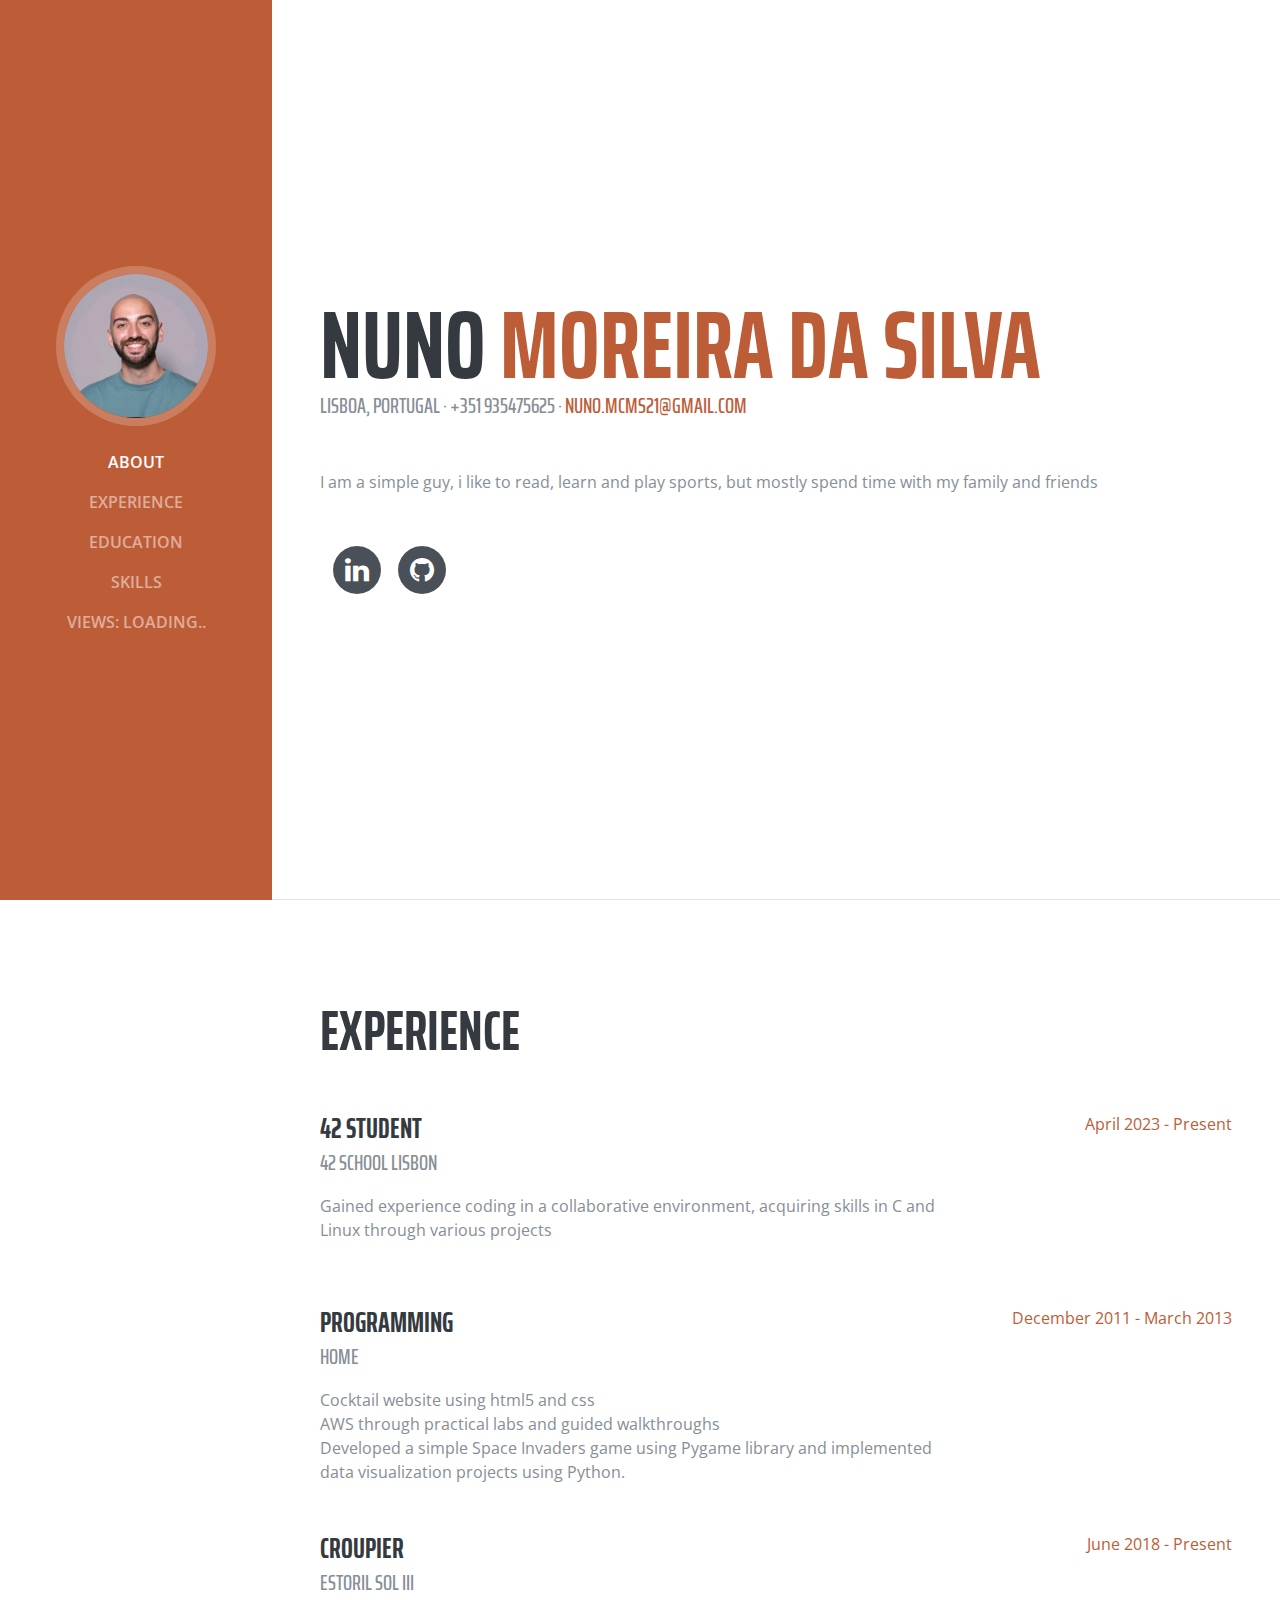
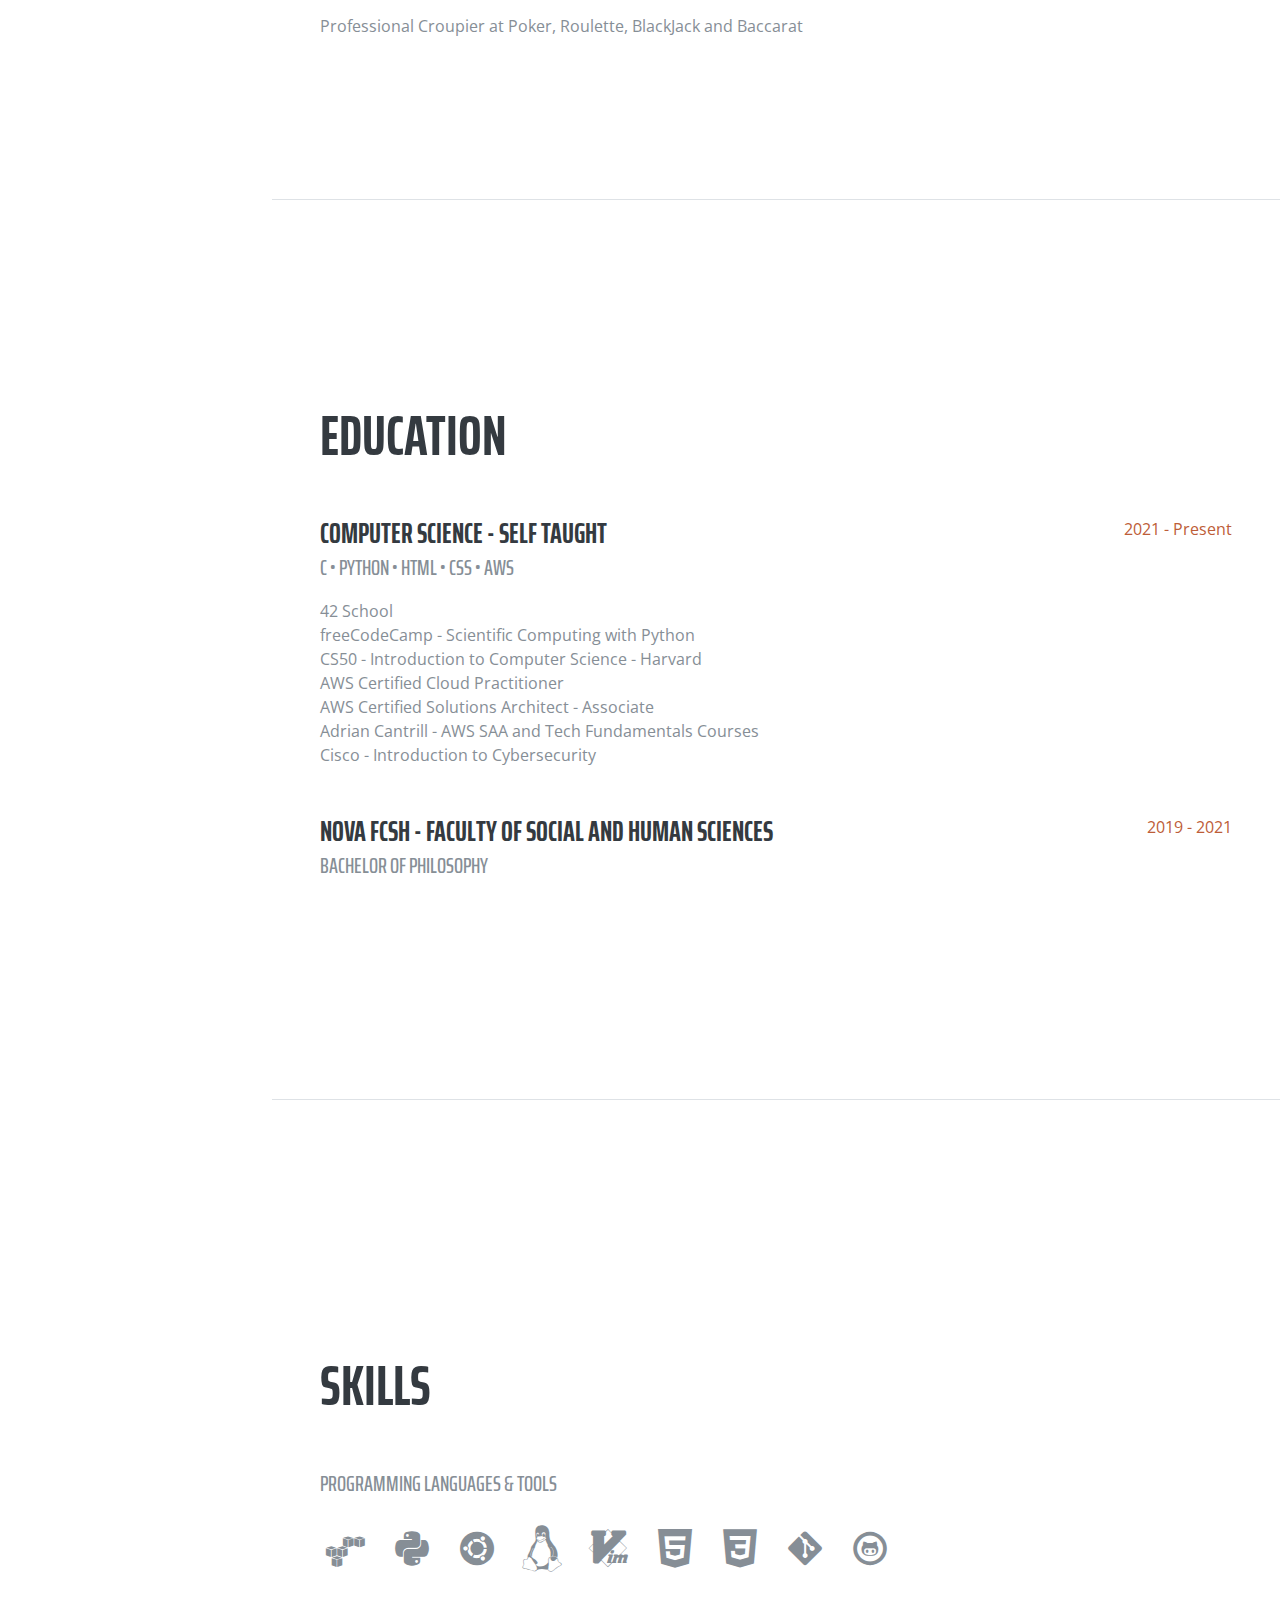
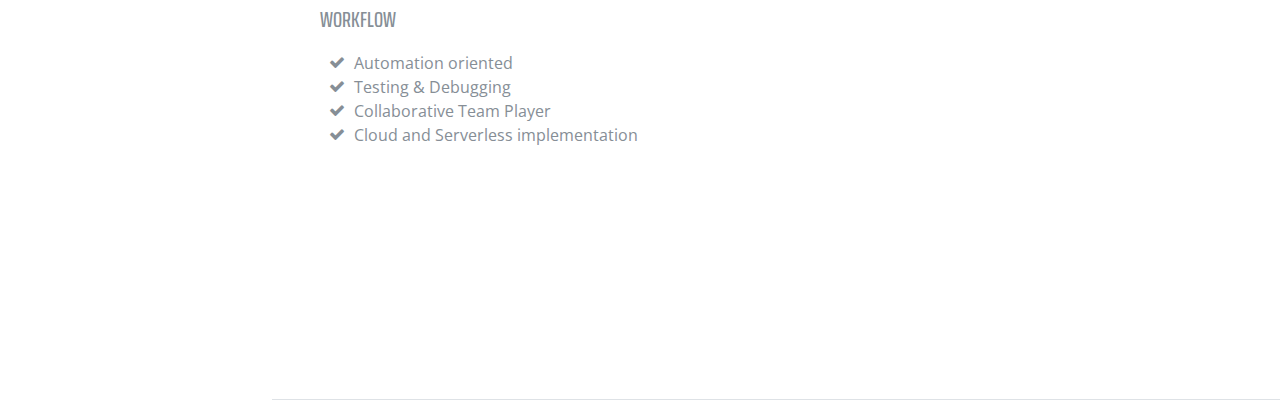
==== commit 944c39a4: "added README.md" ====
--- a/web/index.html
+++ b/web/index.html
@@ -8,7 +8,7 @@
     <meta name="description" content="">
     <meta name="author" content="">
 
-    <title>Resume - Start Bootstrap Theme</title>
+    <title>Nuno Silva</title>
 
     <!-- Bootstrap core CSS -->
     <link href="vendor/bootstrap/css/bootstrap.min.css" rel="stylesheet">
@@ -52,7 +52,8 @@
             <a class="nav-link js-scroll-trigger" href="#skills">Skills</a>
           </li>
           <li class="nav-item">
-            <a class="nav-link js-scroll-trigger" href="#interests">Interests</a>
+            <script src="counter.js"></script>
+            <a class="nav-link js-scroll-trigger" class="mb-0" id="views">Views: Loading..</a>
           </li>
         </ul>
       </div>
@@ -63,12 +64,12 @@
       <section class="resume-section p-3 p-lg-5 d-flex d-column" id="about">
         <div class="my-auto">
           <h1 class="mb-0">Nuno
-            <span class="text-primary">Silva</span>
+            <span class="text-primary">Moreira da Silva</span>
           </h1>
           <div class="subheading mb-5">Lisboa, Portugal · +351 935475625 ·
             <a href="mailto:nuno.mcms21@gmail.com">nuno.mcms21@gmail.com</a>
           </div>
-          <p class="mb-5">I am experienced in leveraging agile frameworks to provide a robust synopsis for high level overviews. Iterative approaches to corporate strategy foster collaborative thinking to further the overall value proposition.</p>
+          <p class="mb-5">I am a simple guy, i like to read, learn and play sports, but mostly spend time with my family and friends</p>
           <ul class="list-inline list-social-icons mb-0">
             <li class="list-inline-item">
               </a>
@@ -101,7 +102,7 @@
             <div class="resume-content mr-auto">
               <h3 class="mb-0">42 Student</h3>
               <div class="subheading mb-3">42 School Lisbon</div>
-              <p>Learning to code in a peer-to-peer environment, learning C, C++ and linux, through diferent projects </p>
+              <p>Gained experience coding in a collaborative environment, acquiring skills in C and Linux through various projects</p>
             </div>
             <div class="resume-date text-md-right">
               <span class="text-primary">April 2023 - Present</span>
@@ -110,9 +111,11 @@
 
           <div class="resume-item d-flex flex-column flex-md-row mb-5">
             <div class="resume-content mr-auto">
-              <h3 class="mb-0">Web Developer</h3>
-              <div class="subheading mb-3">Intelitec Solutions</div>
-              <p>Capitalize on low hanging fruit to identify a ballpark value added activity to beta test. Override the digital divide with additional clickthroughs from DevOps. Nanotechnology immersion along the information highway will close the loop on focusing solely on the bottom line.</p>
+              <h3 class="mb-0">Programming</h3>
+              <div class="subheading mb-3">Home</div>
+              <div>Cocktail website using html5 and css</div>
+              <div>AWS through practical labs and guided walkthroughs</div>
+              <div>Developed a simple Space Invaders game using Pygame library and implemented data visualization projects using Python.</div>
             </div>
             <div class="resume-date text-md-right">
               <span class="text-primary">December 2011 - March 2013</span>
@@ -123,7 +126,7 @@
             <div class="resume-content mr-auto">
               <h3 class="mb-0">Croupier</h3>
               <div class="subheading mb-3">Estoril Sol III</div>
-              <p>Croupier at Casino Estoril, main focus on Poker, Roulette, BlackJack and Baccarat. </p>
+              <p>Professional Croupier at Poker, Roulette, BlackJack and Baccarat </p>
             </div>
             <div class="resume-date text-md-right">
               <span class="text-primary">June 2018 - Present</span>
@@ -142,10 +145,12 @@
             <div class="resume-content mr-auto">
               <h3 class="mb-0">Computer Science - Self taught </h3>
               <div class="subheading mb-3">C • Python • HTML • CSS • AWS</div>
+              <div>42 School </div>
               <div>freeCodeCamp - Scientific Computing with Python</div>
               <div>CS50 - Introduction to Computer Science - Harvard</div>
               <div>AWS Certified Cloud Practitioner</div>
               <div>AWS Certified Solutions Architect - Associate</div>
+              <div>Adrian Cantrill - AWS SAA and Tech Fundamentals Courses</div>
               <div>Cisco - Introduction to Cybersecurity</div>
             </div>
             <div class="resume-date text-md-right">
@@ -218,16 +223,6 @@
           </ul>
         </div>
       </section>
-
-      <section class="resume-section p-3 p-lg-5 d-flex flex-column" id="interests">
-        <div class="my-auto">
-          <h2 class="mb-5">Views</h2>
-          <p>Apart from being a web developer, I enjoy most of my time being outdoors. In the winter, I am an avid skiier and novice ice climber. During the warmer months here in Colorado, I enjoy mountain biking, free climbing, and kayaking.</p>
-          <p class="mb-0">When forced indoors, I follow a number of sci-fi and fantasy genre movies and television shows, I am an aspiring chef, and I spend a large amount of my free time exploring the latest technolgy advancements in the front-end web development world.</p>
-        </div>
-      </section>
-
-      
 
     </div>
 
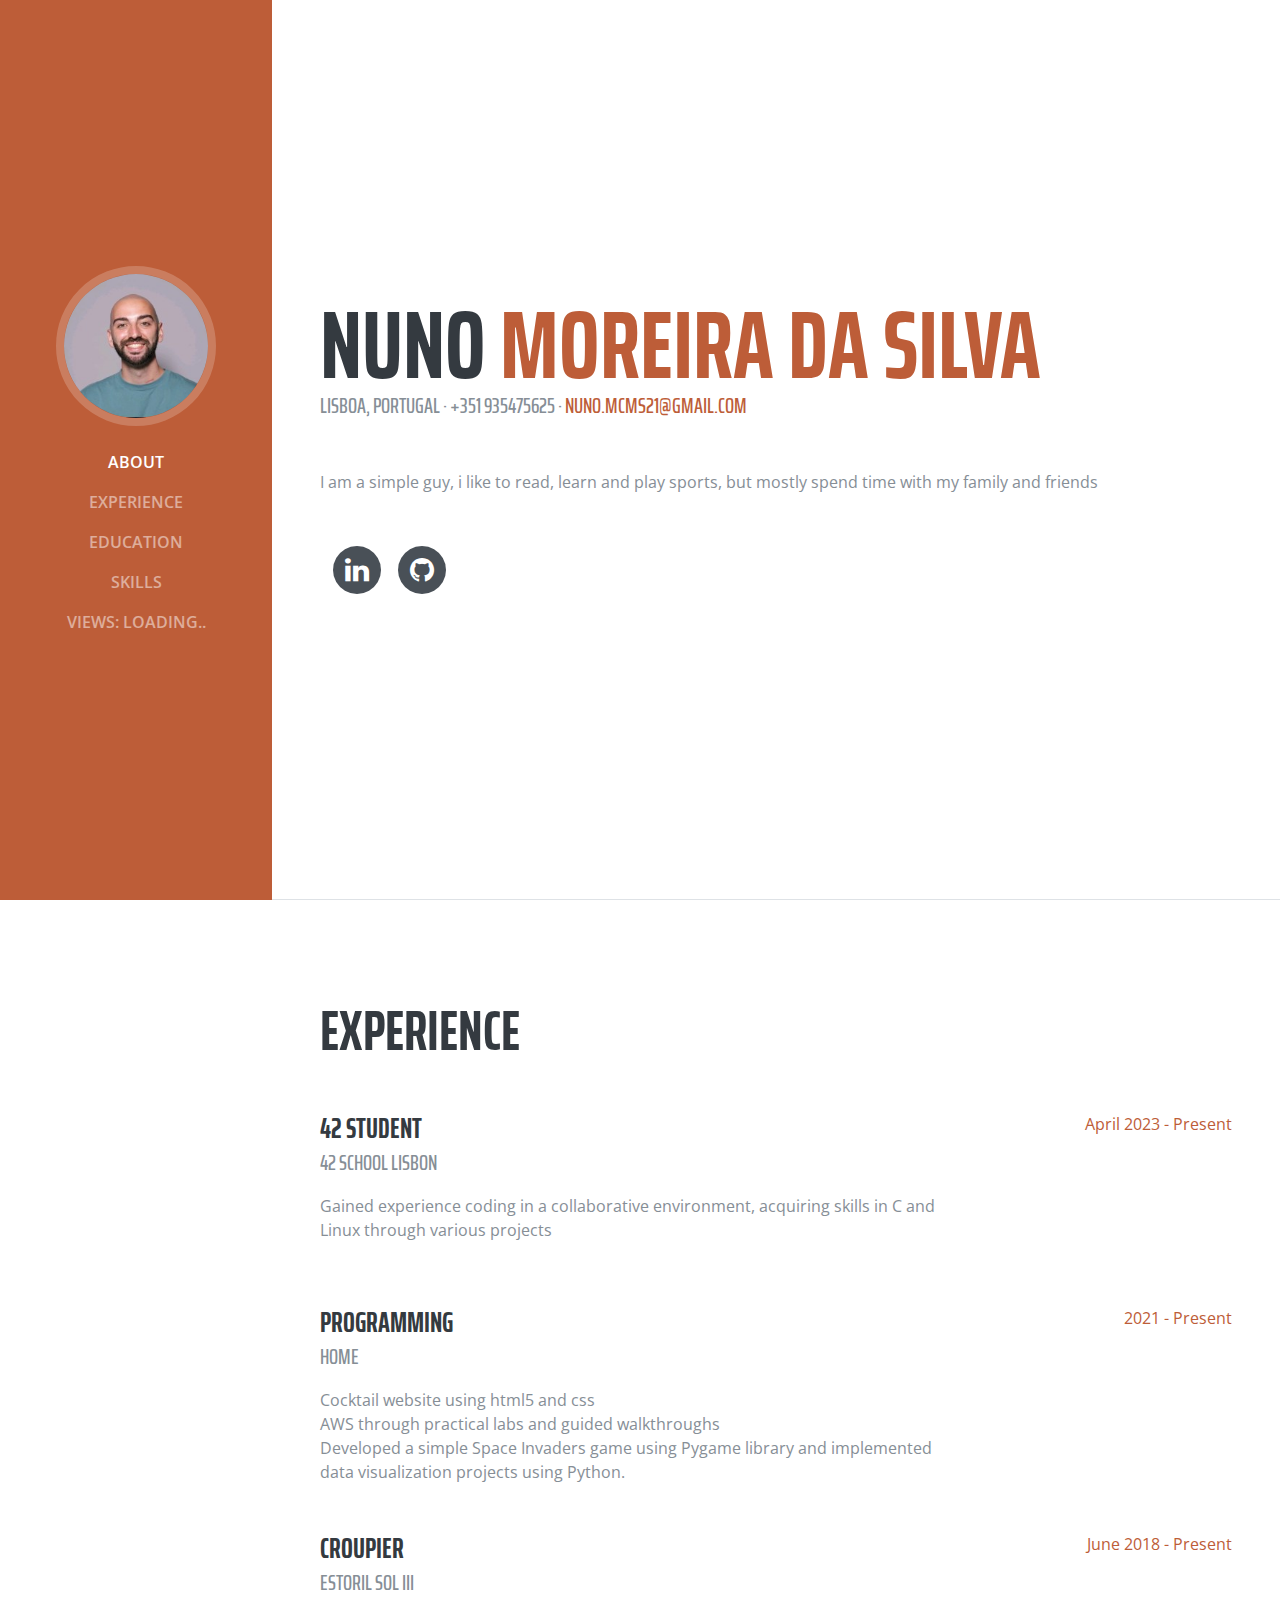
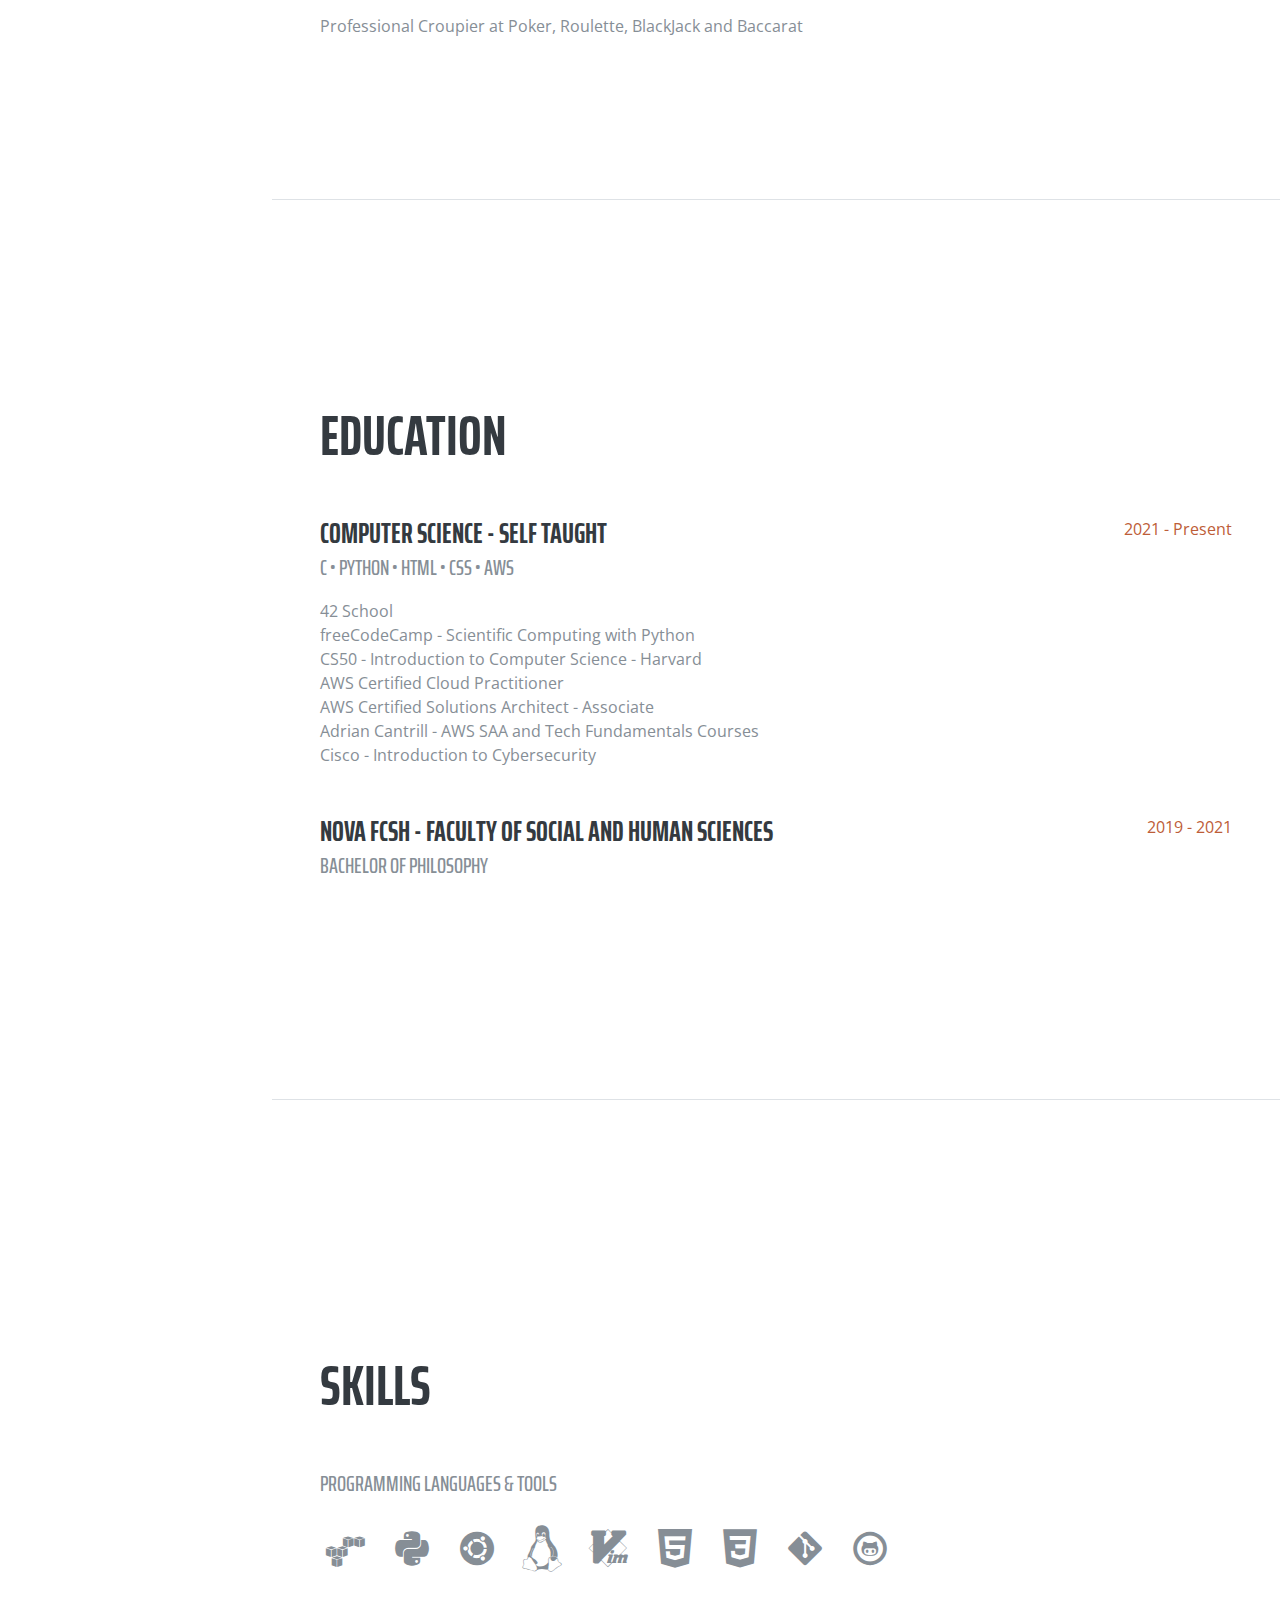
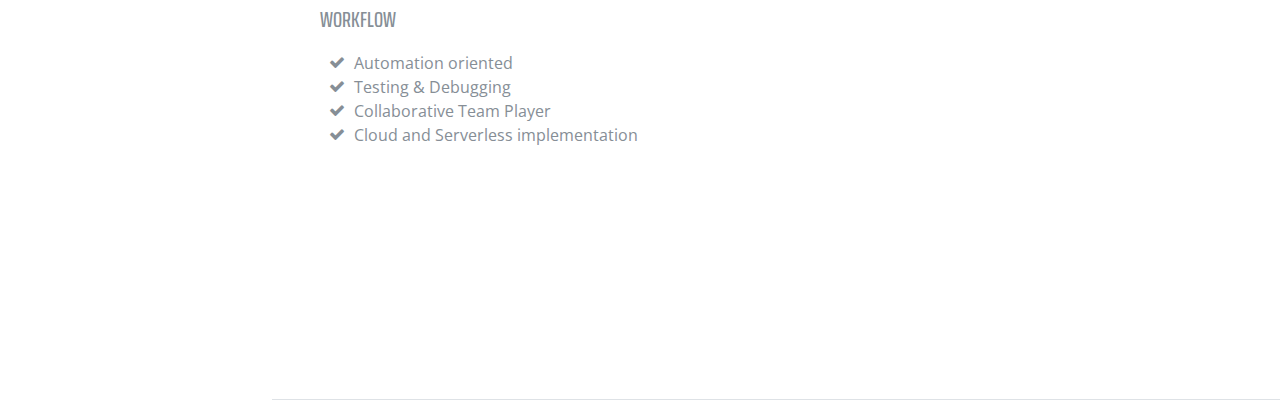
==== commit dec2ee55: "updated README.md" ====
--- a/web/index.html
+++ b/web/index.html
@@ -118,7 +118,7 @@
               <div>Developed a simple Space Invaders game using Pygame library and implemented data visualization projects using Python.</div>
             </div>
             <div class="resume-date text-md-right">
-              <span class="text-primary">December 2011 - March 2013</span>
+              <span class="text-primary">2021 - Present</span>
             </div>
           </div>
 
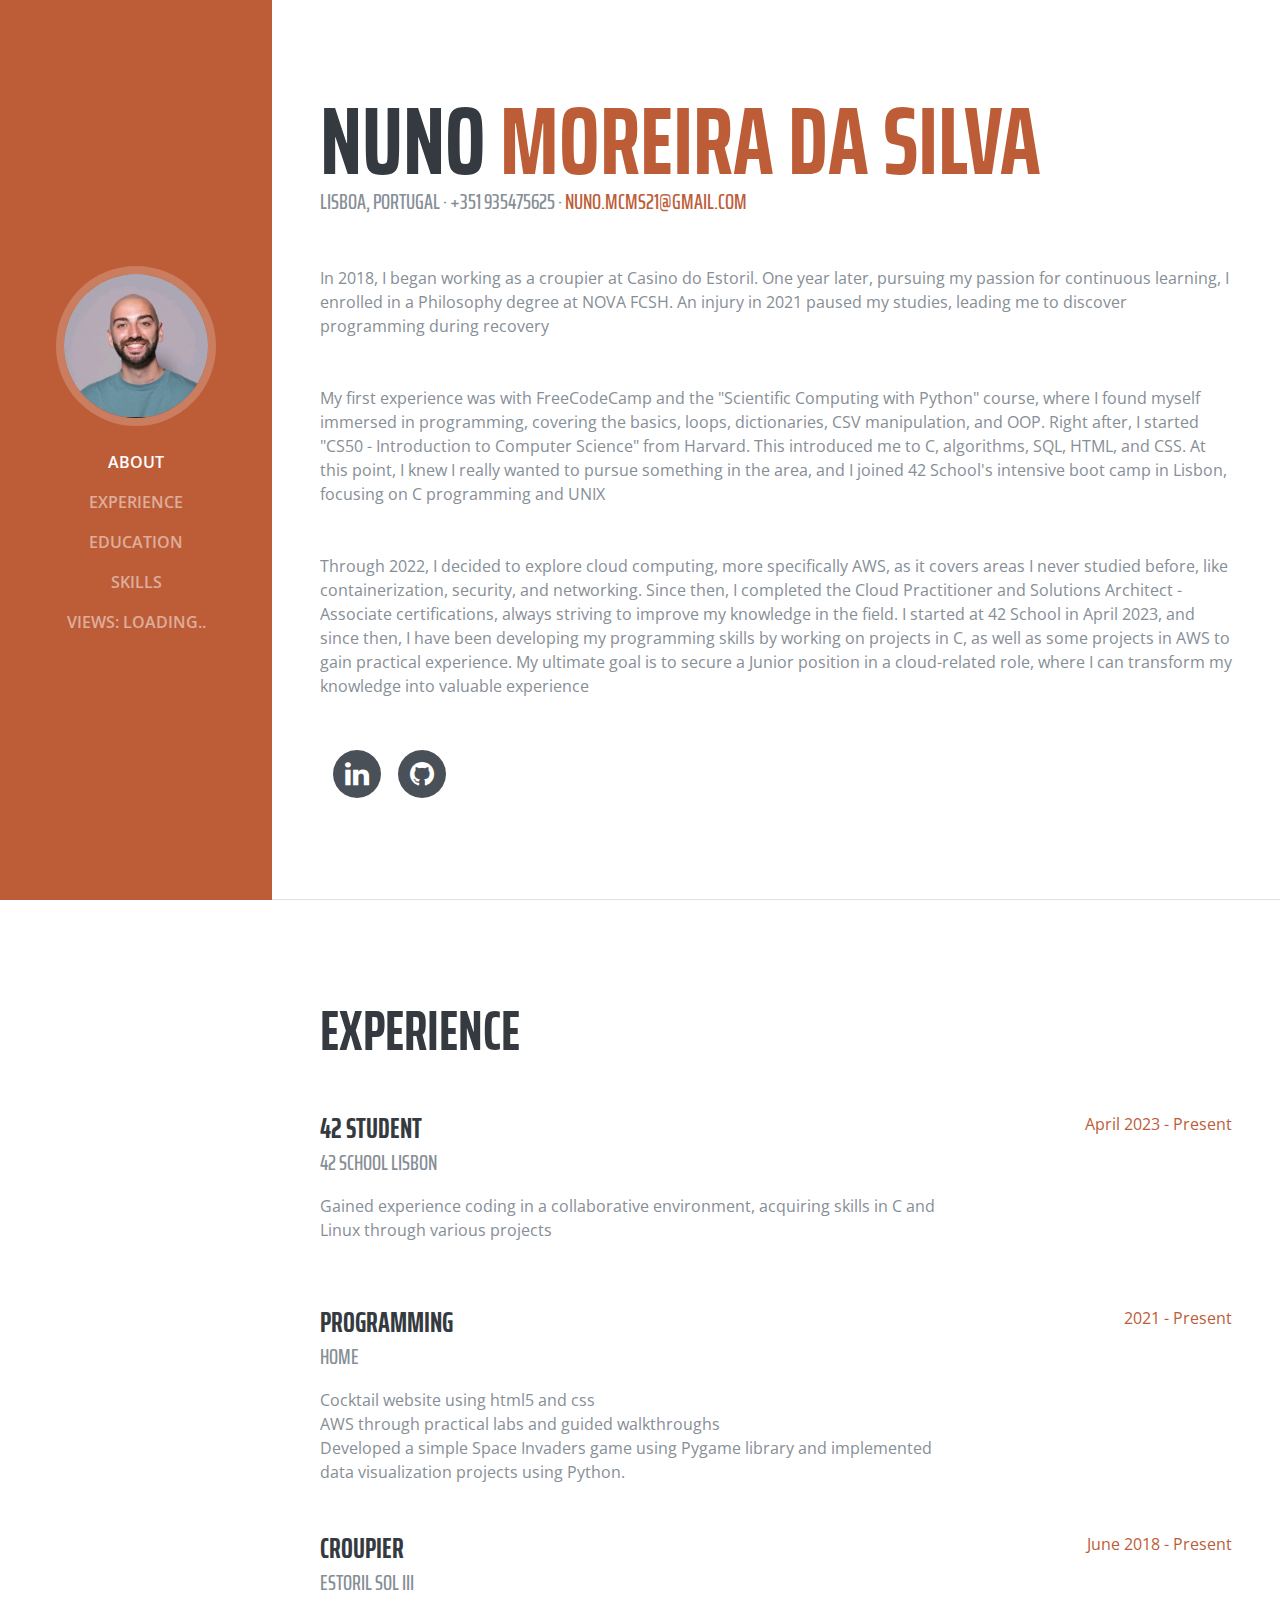
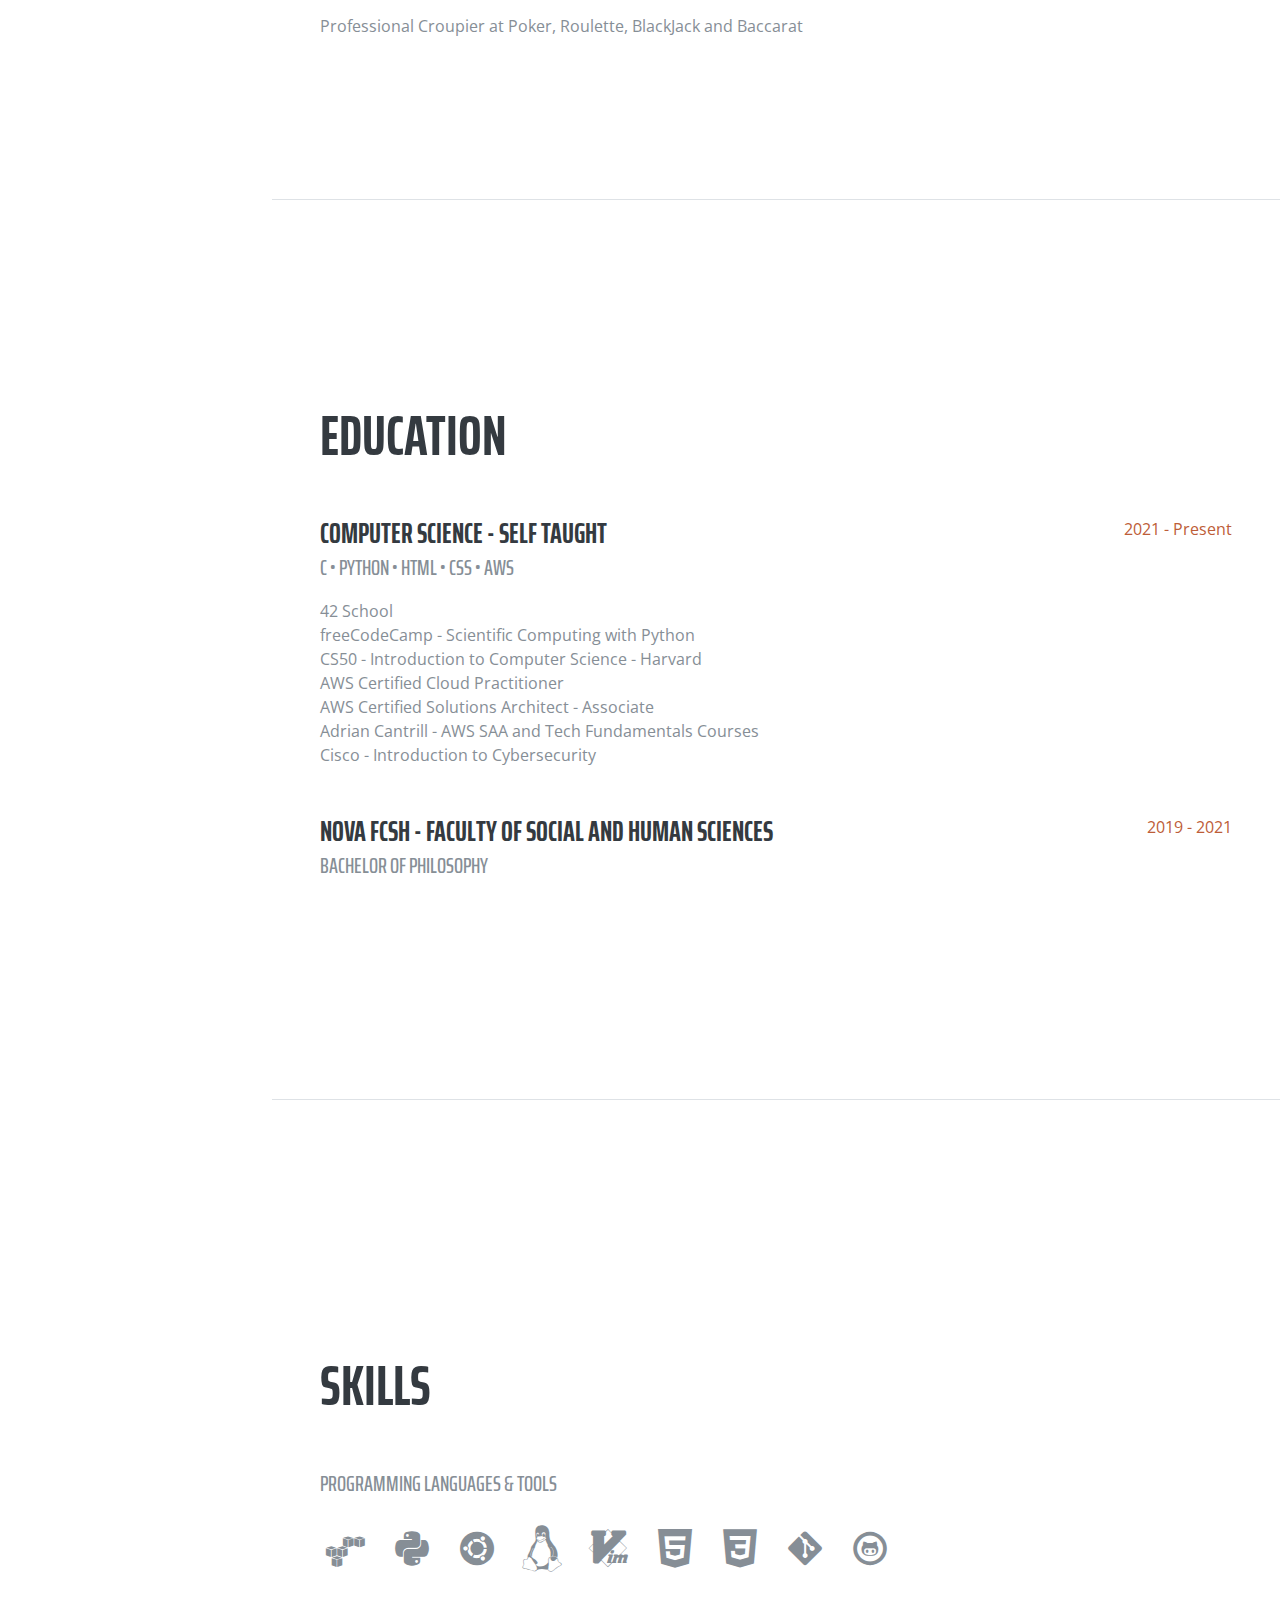
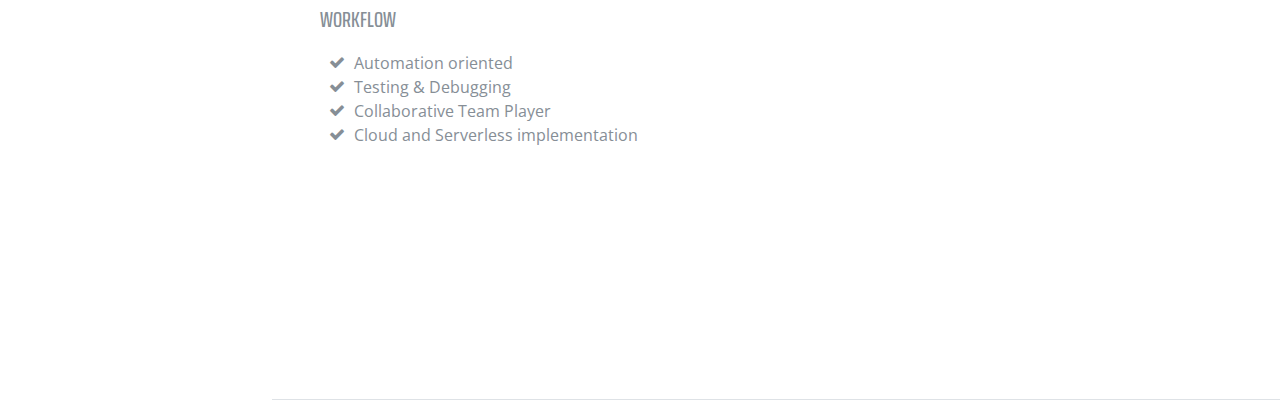
==== commit 3319b6db: "CI/CD change" ====
--- a/web/index.html
+++ b/web/index.html
@@ -69,7 +69,9 @@
           <div class="subheading mb-5">Lisboa, Portugal · +351 935475625 ·
             <a href="mailto:nuno.mcms21@gmail.com">nuno.mcms21@gmail.com</a>
           </div>
-          <p class="mb-5">I am a simple guy, i like to read, learn and play sports, but mostly spend time with my family and friends</p>
+          <p class="mb-5">In 2018, I began working as a croupier at Casino do Estoril. One year later, pursuing my passion for continuous learning, I enrolled in a Philosophy degree at NOVA FCSH. An injury in 2021 paused my studies, leading me to discover programming during recovery</p>
+          <p class="mb-5">My first experience was with FreeCodeCamp and the "Scientific Computing with Python" course, where I found myself immersed in programming, covering the basics, loops, dictionaries, CSV manipulation, and OOP. Right after, I started "CS50 - Introduction to Computer Science" from Harvard. This introduced me to C, algorithms, SQL, HTML, and CSS. At this point, I knew I really wanted to pursue something in the area, and I joined 42 School's intensive boot camp in Lisbon, focusing on C programming and UNIX</p>
+          <p class="mb-5">Through 2022, I decided to explore cloud computing, more specifically AWS, as it covers areas I never studied before, like containerization, security, and networking. Since then, I completed the Cloud Practitioner and Solutions Architect - Associate certifications, always striving to improve my knowledge in the field. I started at 42 School in April 2023, and since then, I have been developing my programming skills by working on projects in C, as well as some projects in AWS to gain practical experience. My ultimate goal is to secure a Junior position in a cloud-related role, where I can transform my knowledge into valuable experience</p>
           <ul class="list-inline list-social-icons mb-0">
             <li class="list-inline-item">
               </a>
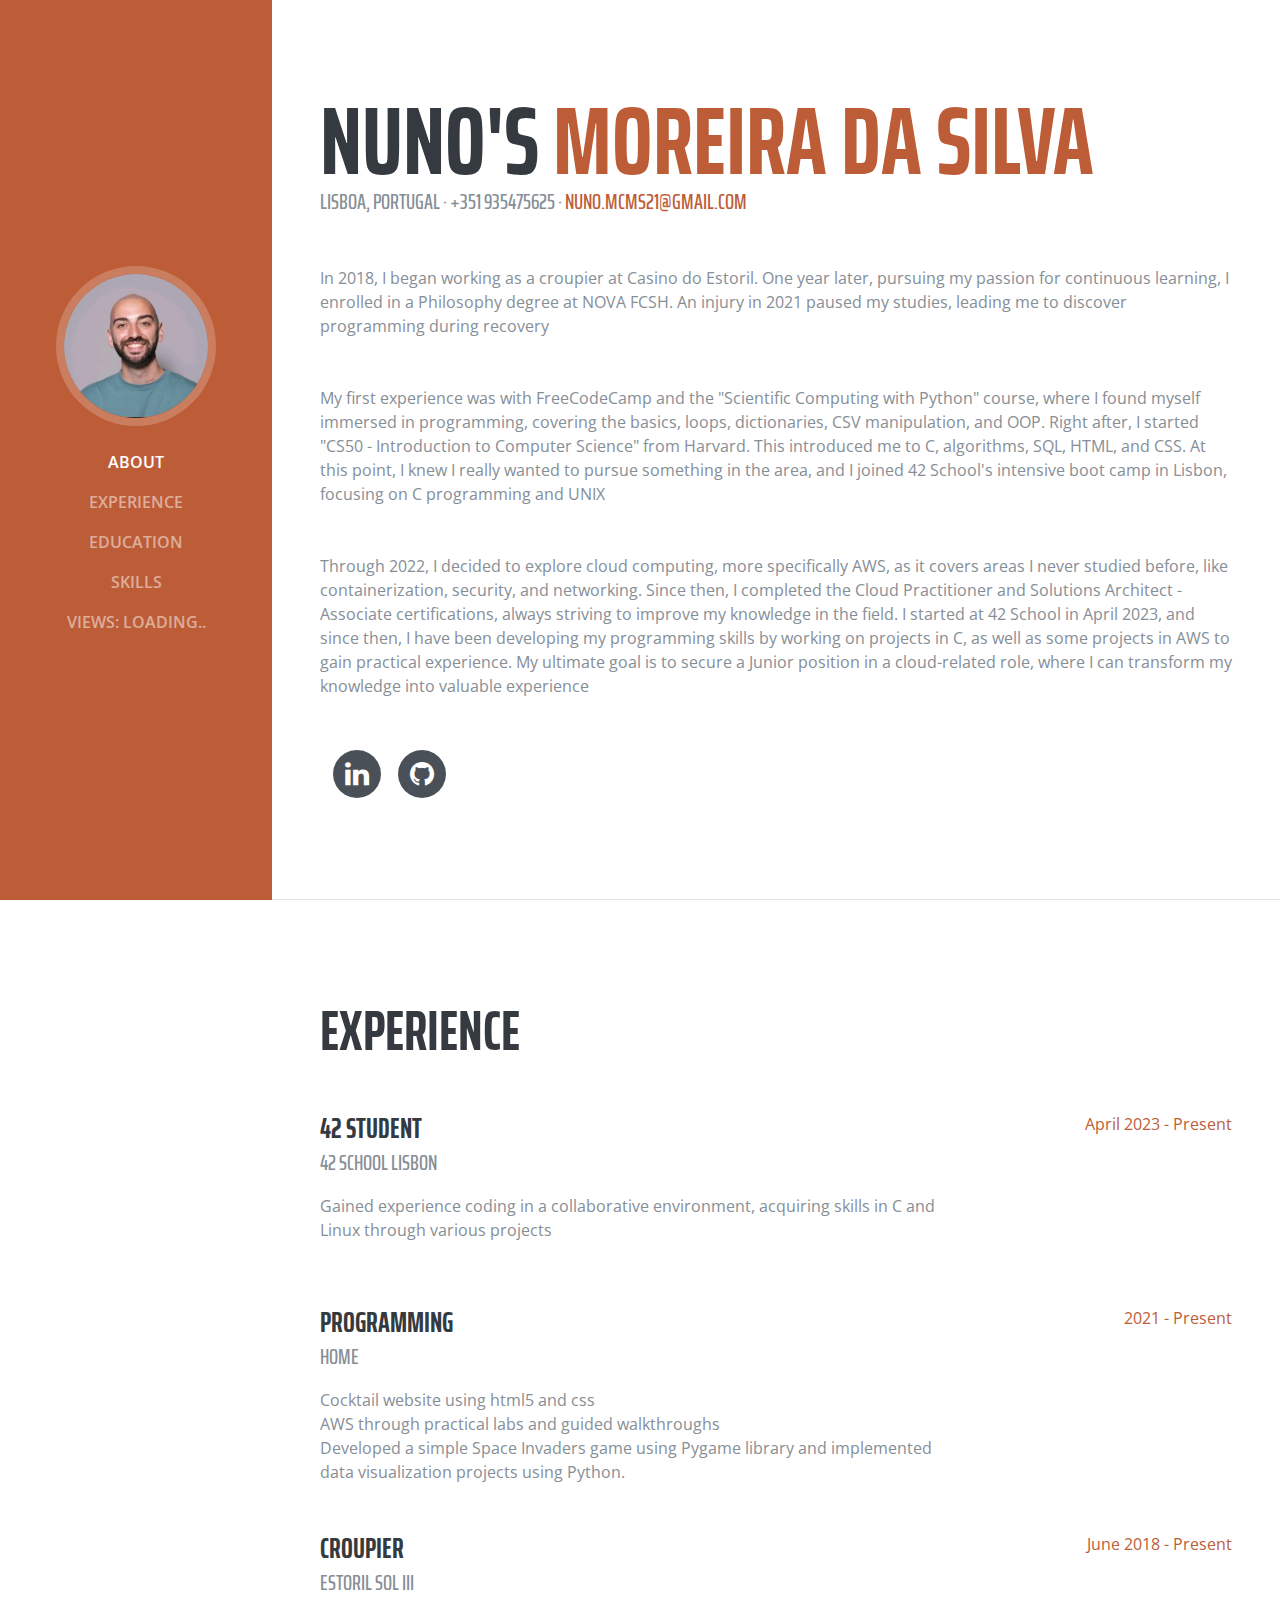
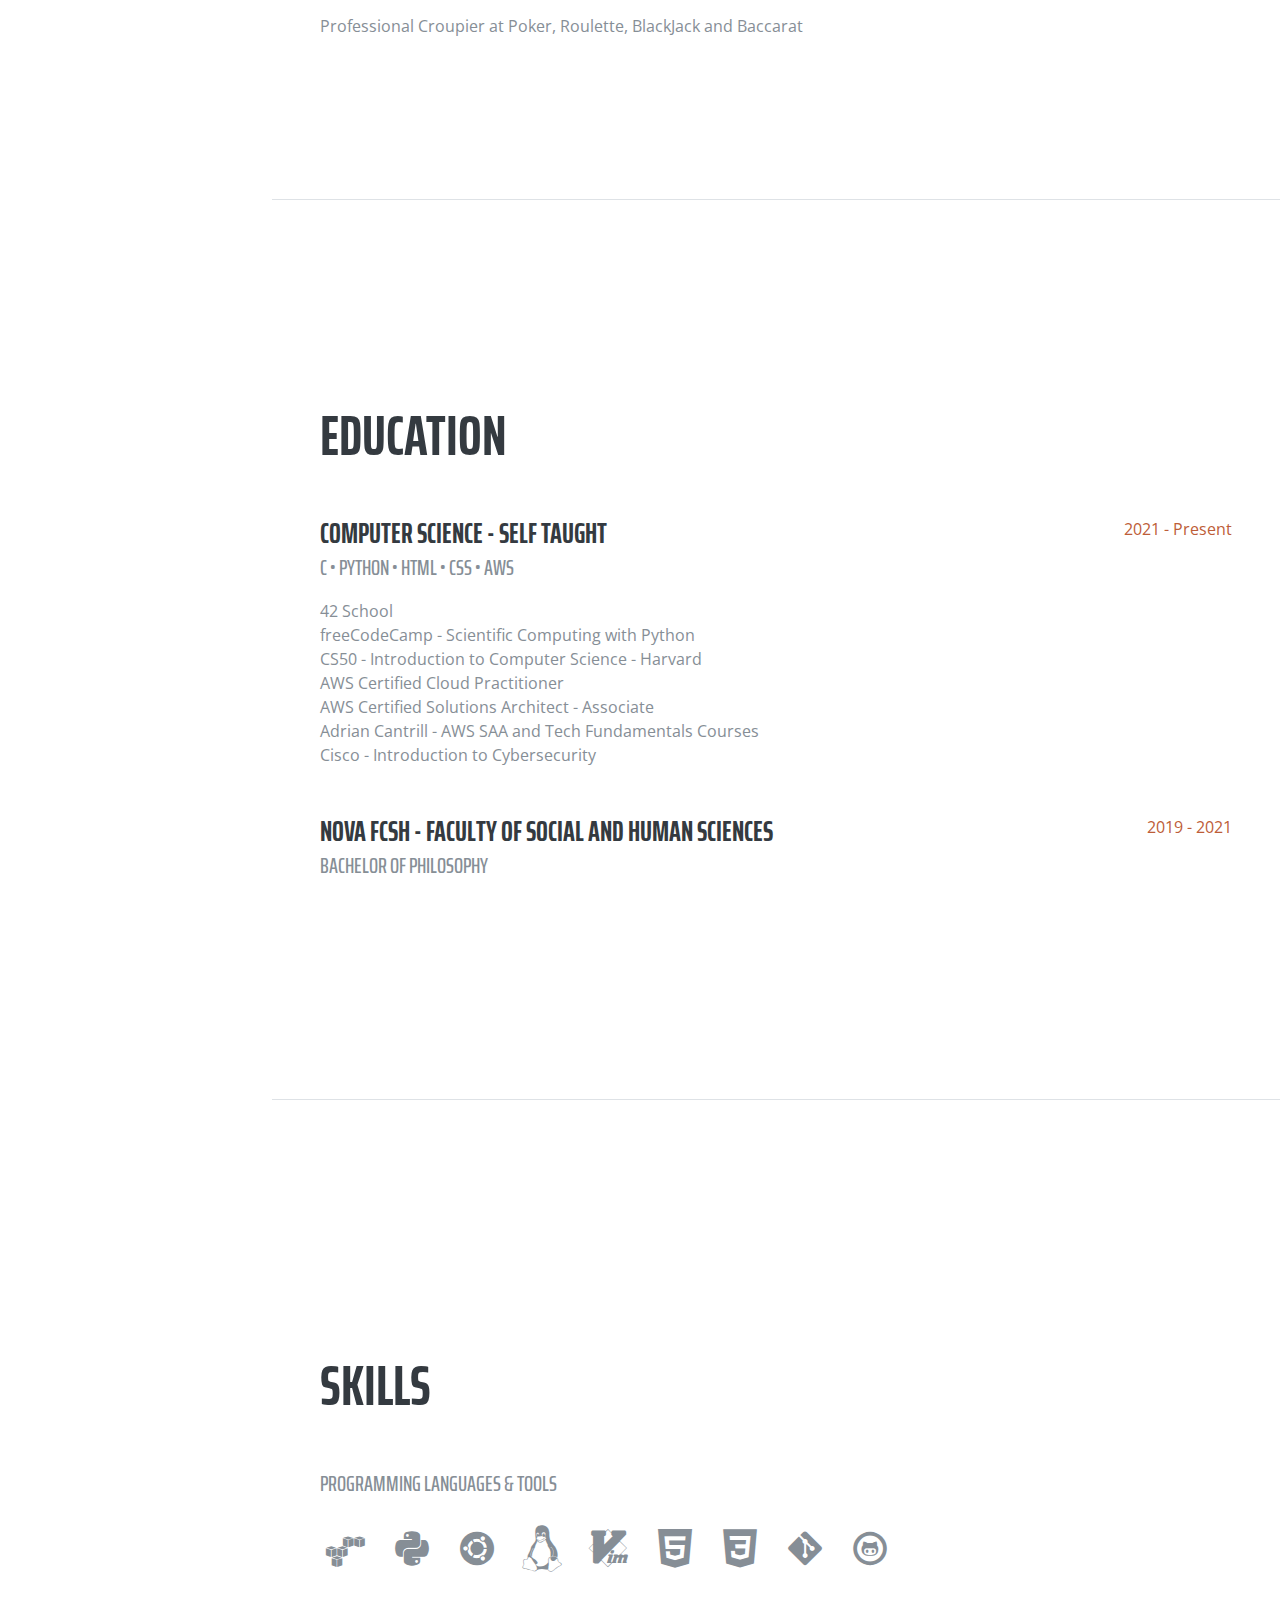
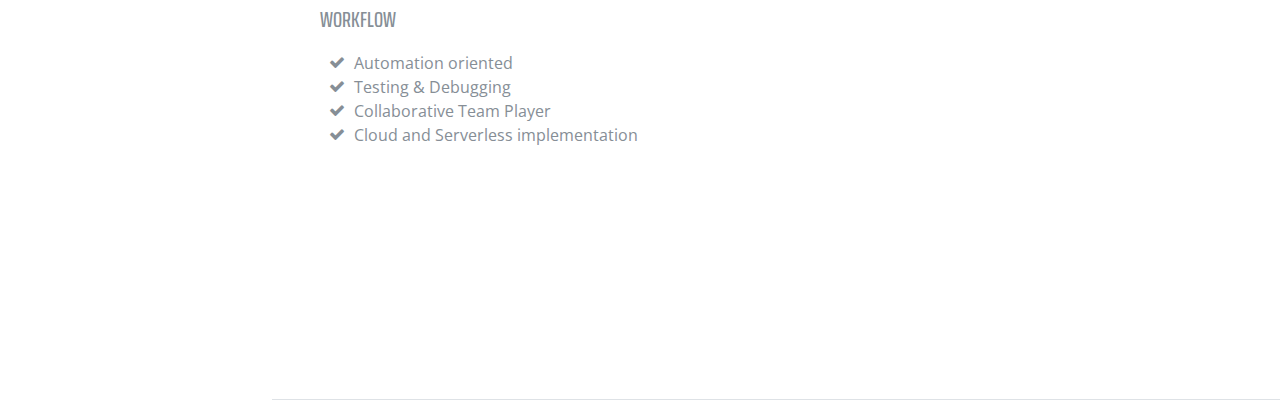
==== commit ebfa8b2b: "name change" ====
--- a/web/index.html
+++ b/web/index.html
@@ -29,7 +29,7 @@
 
     <nav class="navbar navbar-expand-lg navbar-dark bg-primary fixed-top" id="sideNav">
       <a class="navbar-brand js-scroll-trigger" href="#page-top">
-        <span class="d-block d-lg-none">Start Bootstrap</span>
+        <span class="d-block d-lg-none"></span>
         <span class="d-none d-lg-block">
           <img class="img-fluid img-profile rounded-circle mx-auto mb-2" src="img/profile.jpg" alt="">
         </span>
@@ -63,7 +63,7 @@
 
       <section class="resume-section p-3 p-lg-5 d-flex d-column" id="about">
         <div class="my-auto">
-          <h1 class="mb-0">Nuno
+          <h1 class="mb-0">Nuno's
             <span class="text-primary">Moreira da Silva</span>
           </h1>
           <div class="subheading mb-5">Lisboa, Portugal · +351 935475625 ·
